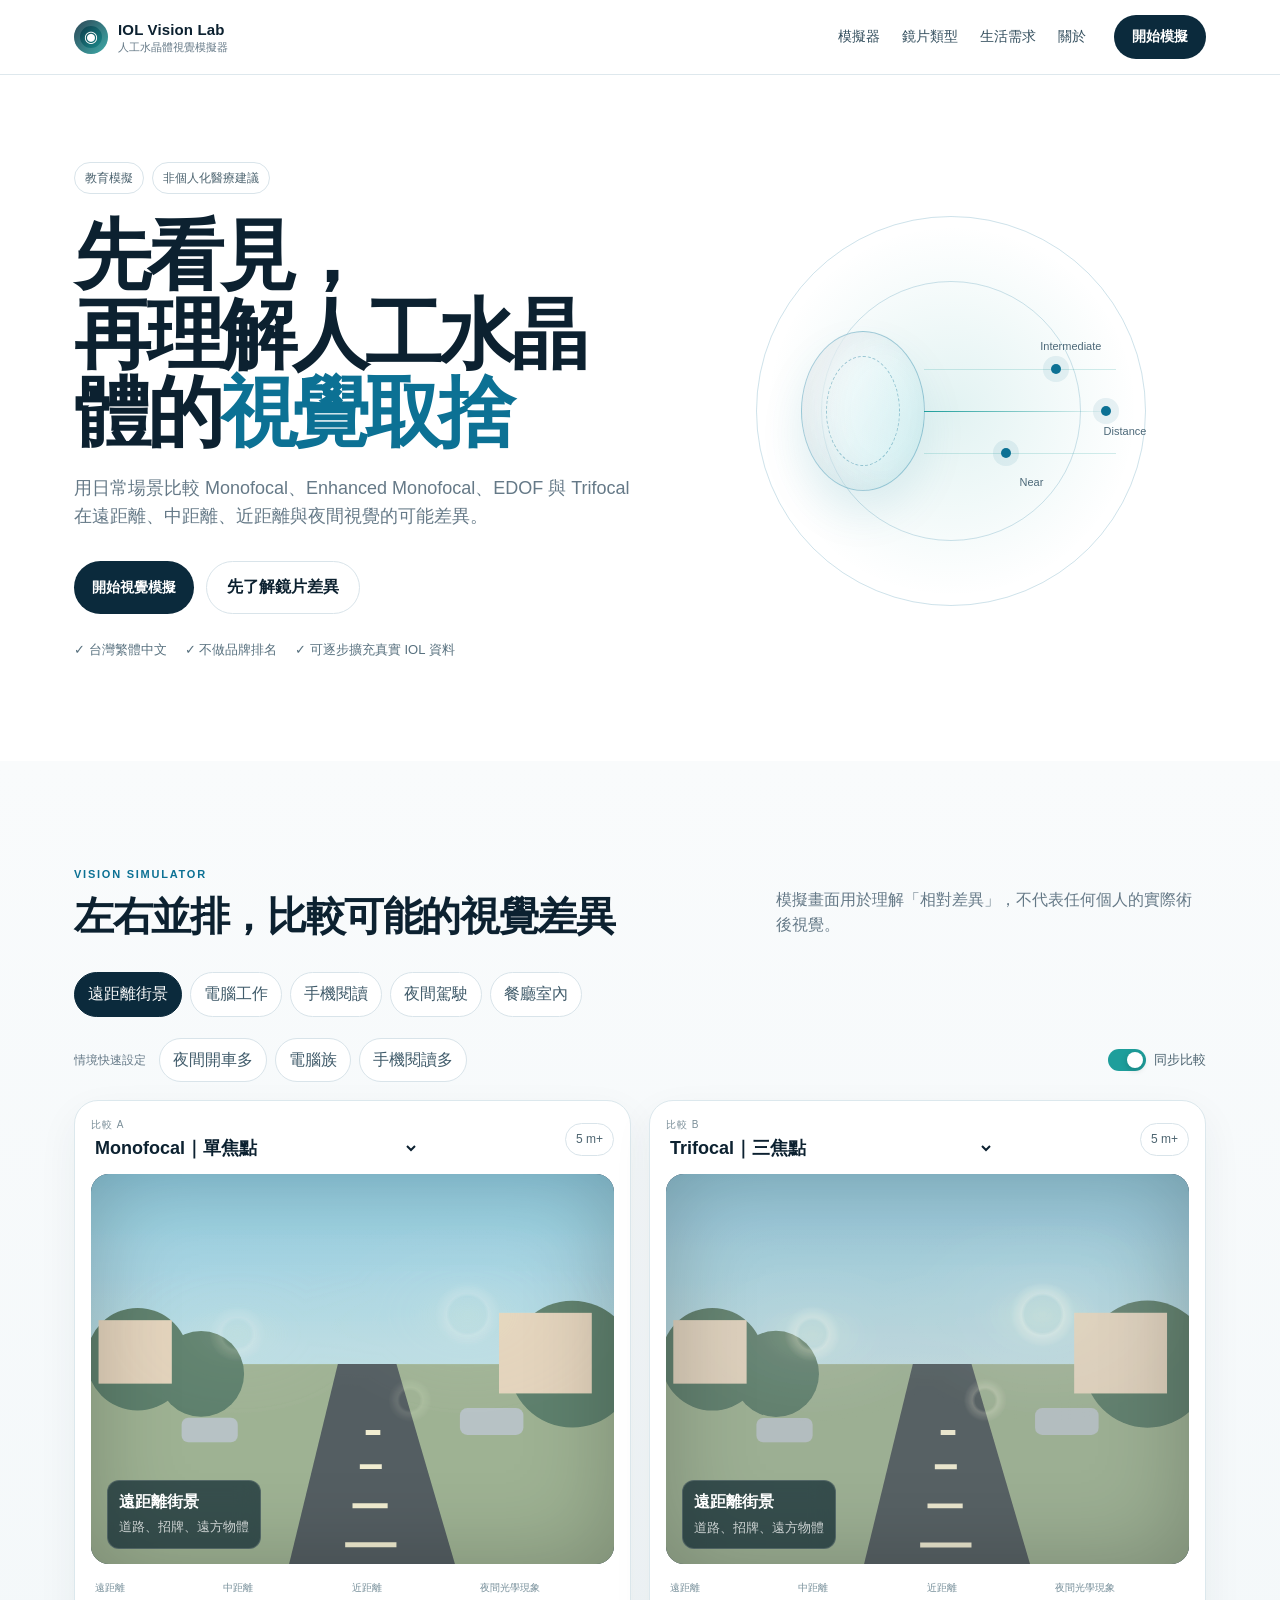
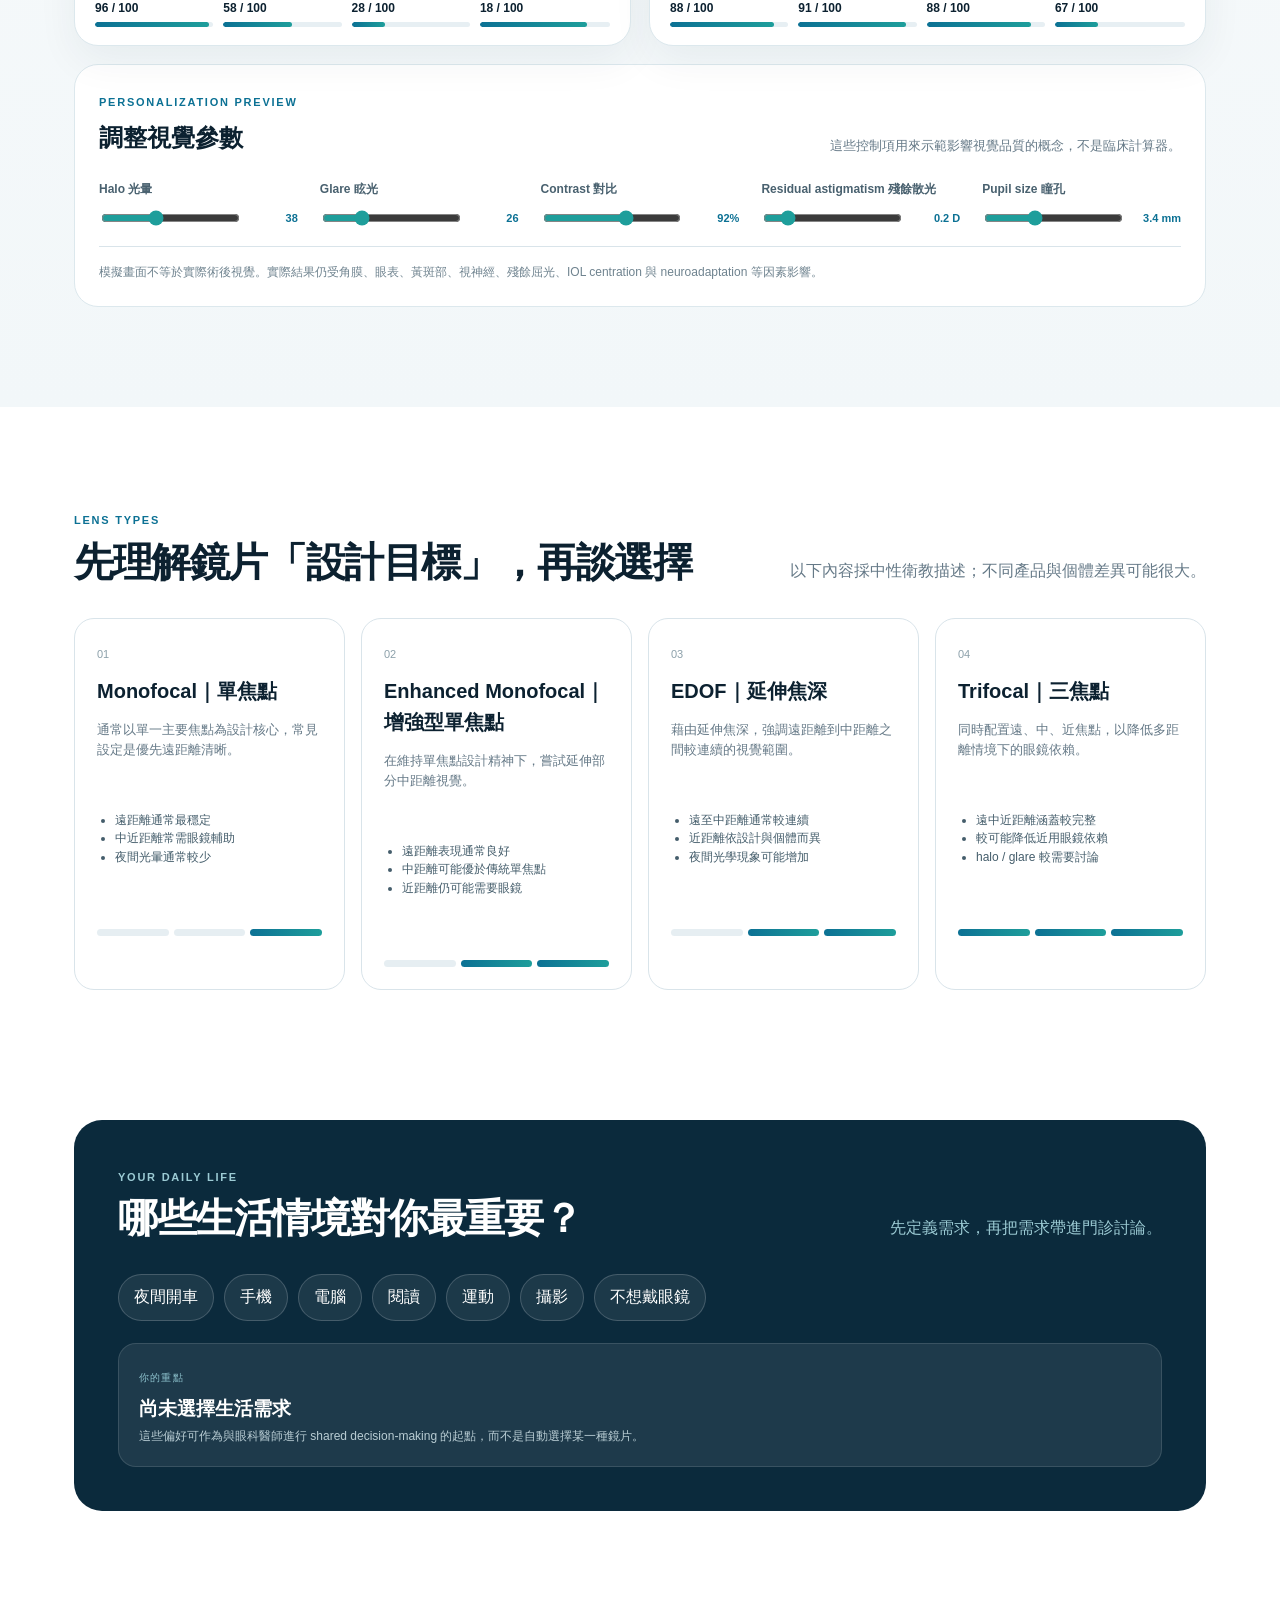
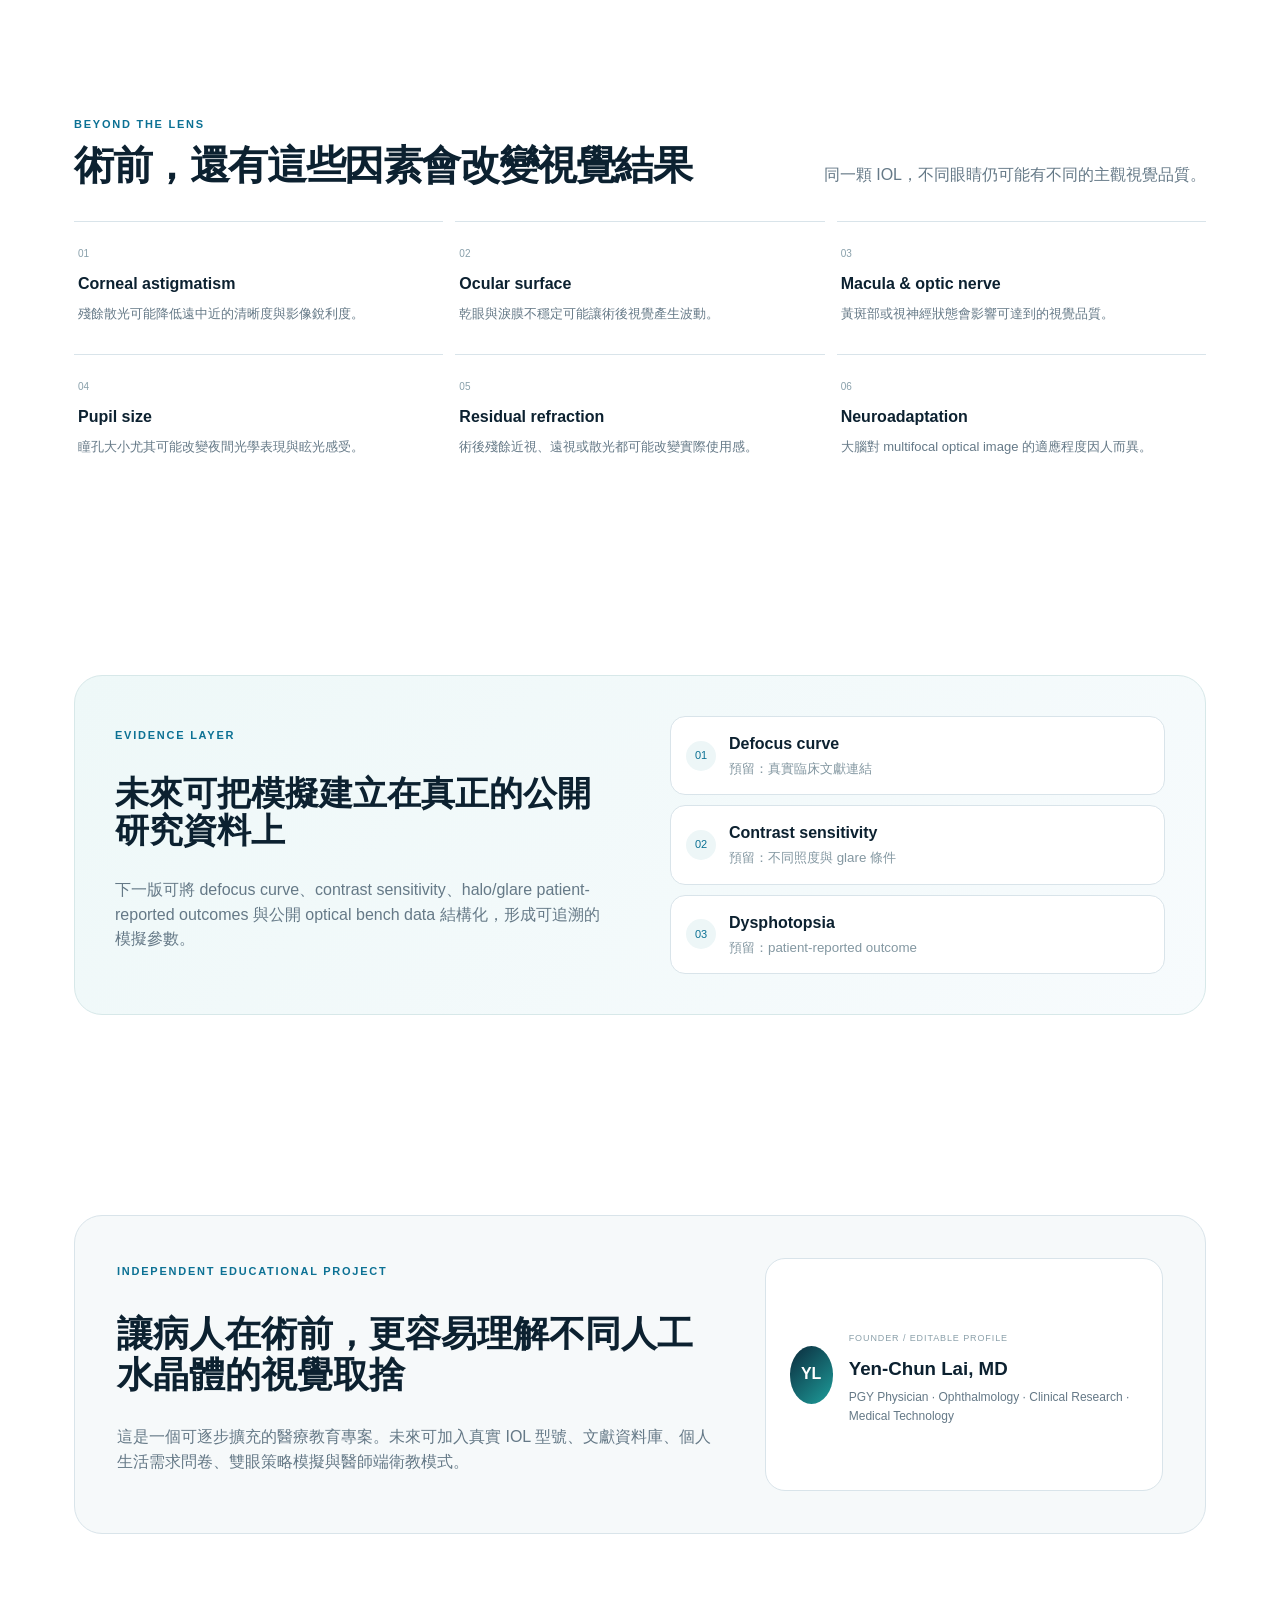
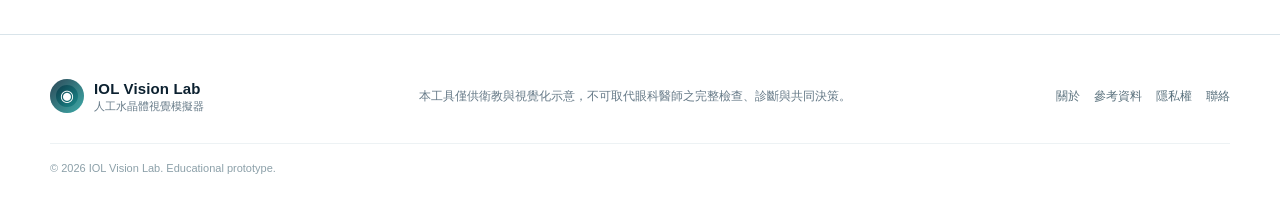
==== index.html @ 761b497a "Add files via upload Initial IOL Vision Lab website" ====
<!DOCTYPE html>
<html lang="zh-Hant">
<head>
  <meta charset="UTF-8" />
  <meta name="viewport" content="width=device-width, initial-scale=1.0" />
  <title>IOL Vision Lab｜人工水晶體視覺模擬器</title>
  <meta name="description" content="人工水晶體、白內障、IOL、EDOF、三焦點視覺模擬。比較不同人工水晶體類型在遠距離、中距離、近距離與夜間情境下的可能視覺差異。" />
  <meta name="keywords" content="人工水晶體, 白內障, IOL, EDOF, 三焦點, 單焦點, 視覺模擬, 白內障手術" />
  <link rel="stylesheet" href="styles.css" />
</head>
<body>
  <header class="nav-shell">
    <nav class="nav">
      <a href="#top" class="brand">
        <span class="brand-mark">◉</span>
        <span><b>IOL Vision Lab</b><small>人工水晶體視覺模擬器</small></span>
      </a>
      <div class="nav-links">
        <a href="#simulator">模擬器</a>
        <a href="#types">鏡片類型</a>
        <a href="#lifestyle">生活需求</a>
        <a href="#about">關於</a>
      </div>
      <a class="nav-cta" href="#simulator">開始模擬</a>
    </nav>
  </header>

  <main id="top">
    <section class="hero section">
      <div class="hero-copy">
        <div class="eyebrow"><span>教育模擬</span><span>非個人化醫療建議</span></div>
        <h1>先看見，<br/>再理解人工水晶體的<span>視覺取捨</span></h1>
        <p>
          用日常場景比較 Monofocal、Enhanced Monofocal、EDOF 與 Trifocal
          在遠距離、中距離、近距離與夜間視覺的可能差異。
        </p>
        <div class="hero-actions">
          <a class="button primary" href="#simulator">開始視覺模擬</a>
          <a class="button ghost" href="#types">先了解鏡片差異</a>
        </div>
        <div class="hero-meta">
          <span>✓ 台灣繁體中文</span>
          <span>✓ 不做品牌排名</span>
          <span>✓ 可逐步擴充真實 IOL 資料</span>
        </div>
      </div>
      <div class="hero-visual">
        <div class="orbital-ring ring-1"></div>
        <div class="orbital-ring ring-2"></div>
        <div class="lens-demo">
          <div class="lens-disc">
            <div class="lens-core"></div>
          </div>
          <div class="focus-line"></div>
          <div class="focus-point p1"></div>
          <div class="focus-point p2"></div>
          <div class="focus-point p3"></div>
          <div class="hero-label l1">Distance</div>
          <div class="hero-label l2">Intermediate</div>
          <div class="hero-label l3">Near</div>
        </div>
      </div>
    </section>

    <section id="simulator" class="section simulator-section">
      <div class="section-head">
        <div>
          <span class="kicker">VISION SIMULATOR</span>
          <h2>左右並排，比較可能的視覺差異</h2>
        </div>
        <p>模擬畫面用於理解「相對差異」，不代表任何個人的實際術後視覺。</p>
      </div>

      <div class="scene-tabs" id="sceneTabs"></div>

      <div class="sim-toolbar">
        <div class="preset-group">
          <span class="toolbar-label">情境快速設定</span>
          <button data-preset="night">夜間開車多</button>
          <button data-preset="computer">電腦族</button>
          <button data-preset="reading">手機閱讀多</button>
        </div>
        <label class="sync-toggle">
          <input type="checkbox" id="syncToggle" checked />
          <span class="toggle-ui"></span>
          同步比較
        </label>
      </div>

      <div class="comparison-grid">
        <article class="vision-card" data-side="left">
          <div class="vision-card-head">
            <div>
              <span class="comparison-label">比較 A</span>
              <select id="lensLeft" aria-label="比較 A 人工水晶體類型"></select>
            </div>
            <span class="distance-badge" id="distanceLeft">5 m+</span>
          </div>
          <div class="scene-frame" id="sceneLeft">
            <div class="scene-layer scene-art"></div>
            <div class="halo-layer"></div>
            <div class="glare-layer"></div>
            <div class="astigmatism-layer"></div>
            <div class="frame-vignette"></div>
            <div class="scene-caption"><span id="sceneNameLeft"></span><small id="sceneHintLeft"></small></div>
          </div>
          <div class="vision-profile" id="profileLeft"></div>
        </article>

        <article class="vision-card" data-side="right">
          <div class="vision-card-head">
            <div>
              <span class="comparison-label">比較 B</span>
              <select id="lensRight" aria-label="比較 B 人工水晶體類型"></select>
            </div>
            <span class="distance-badge" id="distanceRight">5 m+</span>
          </div>
          <div class="scene-frame" id="sceneRight">
            <div class="scene-layer scene-art"></div>
            <div class="halo-layer"></div>
            <div class="glare-layer"></div>
            <div class="astigmatism-layer"></div>
            <div class="frame-vignette"></div>
            <div class="scene-caption"><span id="sceneNameRight"></span><small id="sceneHintRight"></small></div>
          </div>
          <div class="vision-profile" id="profileRight"></div>
        </article>
      </div>

      <div class="controls-card">
        <div class="controls-head">
          <div>
            <span class="kicker">PERSONALIZATION PREVIEW</span>
            <h3>調整視覺參數</h3>
          </div>
          <p>這些控制項用來示範影響視覺品質的概念，不是臨床計算器。</p>
        </div>
        <div class="controls-grid">
          <label>Halo 光暈
            <div class="range-line"><input id="haloControl" type="range" min="0" max="100" value="38"><output id="haloOut">38</output></div>
          </label>
          <label>Glare 眩光
            <div class="range-line"><input id="glareControl" type="range" min="0" max="100" value="26"><output id="glareOut">26</output></div>
          </label>
          <label>Contrast 對比
            <div class="range-line"><input id="contrastControl" type="range" min="55" max="115" value="92"><output id="contrastOut">92%</output></div>
          </label>
          <label>Residual astigmatism 殘餘散光
            <div class="range-line"><input id="astigControl" type="range" min="0" max="15" value="2"><output id="astigOut">0.2 D</output></div>
          </label>
          <label>Pupil size 瞳孔
            <div class="range-line"><input id="pupilControl" type="range" min="20" max="60" value="34"><output id="pupilOut">3.4 mm</output></div>
          </label>
        </div>
        <div class="micro-disclaimer">模擬畫面不等於實際術後視覺。實際結果仍受角膜、眼表、黃斑部、視神經、殘餘屈光、IOL centration 與 neuroadaptation 等因素影響。</div>
      </div>
    </section>

    <section id="types" class="section types-section">
      <div class="section-head">
        <div>
          <span class="kicker">LENS TYPES</span>
          <h2>先理解鏡片「設計目標」，再談選擇</h2>
        </div>
        <p>以下內容採中性衛教描述；不同產品與個體差異可能很大。</p>
      </div>
      <div class="type-grid" id="typeGrid"></div>
    </section>

    <section id="lifestyle" class="section lifestyle-section">
      <div class="lifestyle-card">
        <div class="section-head compact">
          <div>
            <span class="kicker">YOUR DAILY LIFE</span>
            <h2>哪些生活情境對你最重要？</h2>
          </div>
          <p>先定義需求，再把需求帶進門診討論。</p>
        </div>
        <div class="chip-grid" id="lifestyleChips"></div>
        <div class="summary-card">
          <span>你的重點</span>
          <h3 id="lifestyleSummary">尚未選擇生活需求</h3>
          <p>這些偏好可作為與眼科醫師進行 shared decision-making 的起點，而不是自動選擇某一種鏡片。</p>
        </div>
      </div>
    </section>

    <section class="section factors-section">
      <div class="section-head">
        <div>
          <span class="kicker">BEYOND THE LENS</span>
          <h2>術前，還有這些因素會改變視覺結果</h2>
        </div>
        <p>同一顆 IOL，不同眼睛仍可能有不同的主觀視覺品質。</p>
      </div>
      <div class="factor-grid">
        <article><span>01</span><h3>Corneal astigmatism</h3><p>殘餘散光可能降低遠中近的清晰度與影像銳利度。</p></article>
        <article><span>02</span><h3>Ocular surface</h3><p>乾眼與淚膜不穩定可能讓術後視覺產生波動。</p></article>
        <article><span>03</span><h3>Macula & optic nerve</h3><p>黃斑部或視神經狀態會影響可達到的視覺品質。</p></article>
        <article><span>04</span><h3>Pupil size</h3><p>瞳孔大小尤其可能改變夜間光學表現與眩光感受。</p></article>
        <article><span>05</span><h3>Residual refraction</h3><p>術後殘餘近視、遠視或散光都可能改變實際使用感。</p></article>
        <article><span>06</span><h3>Neuroadaptation</h3><p>大腦對 multifocal optical image 的適應程度因人而異。</p></article>
      </div>
    </section>

    <section class="section evidence-section">
      <div class="evidence-panel">
        <div>
          <span class="kicker">EVIDENCE LAYER</span>
          <h2>未來可把模擬建立在真正的公開研究資料上</h2>
          <p>下一版可將 defocus curve、contrast sensitivity、halo/glare patient-reported outcomes 與公開 optical bench data 結構化，形成可追溯的模擬參數。</p>
        </div>
        <div class="citation-stack">
          <div class="citation"><span>01</span><div><b>Defocus curve</b><small>預留：真實臨床文獻連結</small></div></div>
          <div class="citation"><span>02</span><div><b>Contrast sensitivity</b><small>預留：不同照度與 glare 條件</small></div></div>
          <div class="citation"><span>03</span><div><b>Dysphotopsia</b><small>預留：patient-reported outcome</small></div></div>
        </div>
      </div>
    </section>

    <section id="about" class="section about-section">
      <div class="about-card">
        <div class="about-copy">
          <span class="kicker">INDEPENDENT EDUCATIONAL PROJECT</span>
          <h2>讓病人在術前，更容易理解不同人工水晶體的視覺取捨</h2>
          <p>這是一個可逐步擴充的醫療教育專案。未來可加入真實 IOL 型號、文獻資料庫、個人生活需求問卷、雙眼策略模擬與醫師端衛教模式。</p>
        </div>
        <div class="founder-card">
          <div class="avatar">YL</div>
          <div>
            <small>FOUNDER / EDITABLE PROFILE</small>
            <h3>Yen-Chun Lai, MD</h3>
            <p>PGY Physician · Ophthalmology · Clinical Research · Medical Technology</p>
          </div>
        </div>
      </div>
    </section>
  </main>

  <footer>
    <div class="footer-grid">
      <div class="brand footer-brand"><span class="brand-mark">◉</span><span><b>IOL Vision Lab</b><small>人工水晶體視覺模擬器</small></span></div>
      <p>本工具僅供衛教與視覺化示意，不可取代眼科醫師之完整檢查、診斷與共同決策。</p>
      <div class="footer-links"><a href="#about">關於</a><a href="#">參考資料</a><a href="#">隱私權</a><a href="#">聯絡</a></div>
    </div>
    <div class="copyright">© 2026 IOL Vision Lab. Educational prototype.</div>
  </footer>

  <script src="app.js"></script>
</body>
</html>
---- styles.css ----
:root{
  --ink:#0c2130; --muted:#657987; --line:#d9e4ea; --soft:#f4f8fa;
  --blue:#0c7194; --teal:#1e9e9b; --navy:#0b2a3c; --card:#ffffff;
  --shadow:0 18px 55px rgba(16,49,67,.10);
}
*{box-sizing:border-box}
html{scroll-behavior:smooth}
body{margin:0;font-family:Inter,-apple-system,BlinkMacSystemFont,"Segoe UI","Noto Sans TC",sans-serif;color:var(--ink);background:#fff;line-height:1.55}
a{text-decoration:none;color:inherit}
button,select,input{font:inherit}
button{cursor:pointer}
.nav-shell{position:sticky;top:0;z-index:50;background:rgba(255,255,255,.85);backdrop-filter:blur(18px);border-bottom:1px solid rgba(217,228,234,.85)}
.nav{max-width:1180px;margin:auto;height:74px;padding:0 24px;display:flex;align-items:center;gap:28px}
.brand{display:flex;align-items:center;gap:10px;min-width:max-content}
.brand-mark{width:34px;height:34px;border-radius:50%;display:grid;place-items:center;background:linear-gradient(135deg,var(--navy),var(--teal));color:white;box-shadow:inset 0 0 0 6px rgba(255,255,255,.14)}
.brand b{display:block;font-size:15px;letter-spacing:.01em}.brand small{display:block;color:var(--muted);font-size:11px;margin-top:-2px}
.nav-links{display:flex;gap:22px;margin-left:auto;font-size:14px;color:#35505f}
.nav-links a:hover{color:var(--blue)}
.nav-cta,.button.primary{background:var(--navy);color:white;border-radius:999px;padding:11px 18px;font-weight:700;font-size:14px}
.section{max-width:1180px;margin:auto;padding:100px 24px}
.hero{min-height:660px;display:grid;grid-template-columns:1.05fr .95fr;gap:60px;align-items:center;padding-top:86px}
.eyebrow{display:flex;gap:8px;flex-wrap:wrap}.eyebrow span,.distance-badge{font-size:12px;padding:6px 10px;border:1px solid var(--line);border-radius:999px;background:#fff;color:#4d6470}
.hero h1{font-size:clamp(44px,6vw,78px);line-height:1.02;letter-spacing:-.055em;margin:22px 0 24px}.hero h1 span{color:var(--blue)}
.hero p{font-size:18px;color:var(--muted);max-width:650px}.hero-actions{display:flex;gap:12px;margin-top:30px}.button{display:inline-flex;align-items:center;justify-content:center;padding:13px 20px;border-radius:999px;font-weight:700}.button.ghost{border:1px solid var(--line);background:white}
.hero-meta{display:flex;flex-wrap:wrap;gap:18px;color:#58717f;font-size:13px;margin-top:26px}
.hero-visual{height:500px;position:relative;display:grid;place-items:center;background:radial-gradient(circle at 50% 50%,rgba(30,158,155,.13),transparent 52%)}
.orbital-ring{position:absolute;border:1px solid rgba(12,113,148,.20);border-radius:50%}.ring-1{width:390px;height:390px}.ring-2{width:260px;height:260px}
.lens-demo{position:relative;width:390px;height:270px}
.lens-disc{position:absolute;left:45px;top:55px;width:124px;height:160px;border-radius:50%;border:1px solid rgba(12,113,148,.35);background:linear-gradient(120deg,rgba(255,255,255,.85),rgba(91,200,214,.20));box-shadow:inset 18px 0 36px rgba(11,42,60,.08),0 22px 44px rgba(12,113,148,.10)}
.lens-core{position:absolute;inset:24px;border:1px dashed rgba(12,113,148,.38);border-radius:50%}
.focus-line{position:absolute;height:1px;background:linear-gradient(90deg,var(--teal),rgba(30,158,155,0));left:168px;right:30px;top:135px;box-shadow:0 -42px 0 rgba(30,158,155,.2),0 42px 0 rgba(30,158,155,.2)}
.focus-point{position:absolute;width:10px;height:10px;border-radius:50%;background:var(--blue);box-shadow:0 0 0 8px rgba(12,113,148,.09)}.p1{right:35px;top:130px}.p2{right:85px;top:88px}.p3{right:135px;top:172px}
.hero-label{position:absolute;font-size:11px;color:#4c6878}.l1{right:0;top:147px}.l2{right:45px;top:62px}.l3{right:103px;top:198px}
.section-head{display:flex;justify-content:space-between;gap:30px;align-items:end;margin-bottom:34px}.section-head h2{font-size:40px;letter-spacing:-.035em;line-height:1.1;margin:8px 0 0}.section-head>p{max-width:430px;color:var(--muted);margin:0}
.kicker{font-size:11px;letter-spacing:.16em;color:var(--blue);font-weight:800}
.simulator-section{background:linear-gradient(180deg,#f9fbfc 0,#f2f7f9 100%);max-width:none;padding-left:max(24px,calc((100vw - 1180px)/2 + 24px));padding-right:max(24px,calc((100vw - 1180px)/2 + 24px))}
.scene-tabs{display:flex;gap:8px;overflow:auto;padding-bottom:3px}.scene-tabs button,.preset-group button{white-space:nowrap;border:1px solid var(--line);background:#fff;color:#415c6b;padding:9px 13px;border-radius:999px}.scene-tabs button.active,.preset-group button:hover{background:var(--navy);color:white;border-color:var(--navy)}
.sim-toolbar{display:flex;justify-content:space-between;align-items:center;gap:18px;margin:18px 0}.preset-group{display:flex;align-items:center;gap:8px;flex-wrap:wrap}.toolbar-label{font-size:12px;color:var(--muted);margin-right:5px}
.sync-toggle{display:flex;align-items:center;gap:8px;font-size:13px;color:#4c6370}.sync-toggle input{display:none}.toggle-ui{width:38px;height:22px;border-radius:999px;background:#cbd8de;position:relative;transition:.2s}.toggle-ui:after{content:"";width:16px;height:16px;border-radius:50%;background:white;position:absolute;top:3px;left:3px;transition:.2s;box-shadow:0 2px 6px rgba(0,0,0,.18)}.sync-toggle input:checked+.toggle-ui{background:var(--teal)}.sync-toggle input:checked+.toggle-ui:after{left:19px}
.comparison-grid{display:grid;grid-template-columns:1fr 1fr;gap:18px}.vision-card{background:white;border:1px solid #dce8ed;border-radius:24px;padding:16px;box-shadow:0 15px 40px rgba(14,56,74,.06)}
.vision-card-head{display:flex;align-items:center;justify-content:space-between;margin-bottom:12px}.comparison-label{display:block;color:#7a8e98;font-size:10px;letter-spacing:.1em;margin-bottom:4px}.vision-card select{border:none;background:transparent;font-size:18px;font-weight:750;color:var(--ink);padding:0;outline:none}
.scene-frame{height:390px;border-radius:18px;position:relative;overflow:hidden;background:#152c3c}.scene-layer,.halo-layer,.glare-layer,.astigmatism-layer,.frame-vignette{position:absolute;inset:0;pointer-events:none}.scene-art{transition:filter .35s ease,transform .35s ease;background-size:cover;background-position:center}
.frame-vignette{box-shadow:inset 0 0 90px rgba(0,0,0,.23)}
.halo-layer{mix-blend-mode:screen;opacity:.2;transition:.3s;background:
 radial-gradient(circle at 72% 36%, transparent 0 4%, rgba(255,245,205,.75) 4.7%, transparent 7.2%),
 radial-gradient(circle at 28% 41%, transparent 0 3%, rgba(255,245,205,.65) 3.8%, transparent 6.3%),
 radial-gradient(circle at 61% 58%, transparent 0 2.5%, rgba(255,245,205,.55) 3.3%, transparent 5.5%)}
.glare-layer{opacity:.15;transition:.3s;background:
 radial-gradient(ellipse at 72% 36%,rgba(255,255,220,.88),rgba(255,255,255,.28) 11%,transparent 31%),
 radial-gradient(ellipse at 28% 41%,rgba(255,255,220,.72),rgba(255,255,255,.2) 10%,transparent 28%)}
.astigmatism-layer{opacity:0;backdrop-filter:blur(0px)}
.scene-caption{position:absolute;left:16px;bottom:14px;background:rgba(7,31,44,.68);color:white;border:1px solid rgba(255,255,255,.15);backdrop-filter:blur(12px);padding:9px 11px;border-radius:12px}.scene-caption span{display:block;font-weight:750}.scene-caption small{opacity:.75}
.vision-profile{display:grid;grid-template-columns:1fr 1fr 1fr 1.1fr;gap:10px;padding:16px 4px 2px}.metric small{display:block;color:#78909b;font-size:10px}.metric b{display:block;font-size:12px;margin:4px 0}.bar{height:5px;border-radius:999px;background:#e7eff3;overflow:hidden}.bar i{display:block;height:100%;background:linear-gradient(90deg,var(--blue),var(--teal));border-radius:999px}
.controls-card{margin-top:18px;background:#fff;border:1px solid #dce8ed;border-radius:24px;padding:24px}.controls-head{display:flex;justify-content:space-between;gap:30px;align-items:end}.controls-head h3{font-size:24px;margin:5px 0 0}.controls-head p{max-width:440px;margin:0;color:var(--muted);font-size:13px}.controls-grid{display:grid;grid-template-columns:repeat(5,1fr);gap:22px;margin-top:24px}.controls-grid label{font-size:12px;font-weight:700;color:#49616f}.range-line{display:flex;align-items:center;gap:8px;margin-top:10px}.range-line input{width:100%;accent-color:var(--teal)}.range-line output{min-width:48px;text-align:right;color:var(--blue);font-size:11px}.micro-disclaimer{margin-top:18px;border-top:1px solid var(--line);padding-top:16px;color:#6f838f;font-size:12px}
.type-grid{display:grid;grid-template-columns:repeat(4,1fr);gap:16px}.type-card{border:1px solid var(--line);border-radius:20px;padding:22px;background:white;transition:.2s}.type-card:hover{transform:translateY(-4px);box-shadow:var(--shadow)}.type-card .num{font-size:11px;color:#8ca0aa}.type-card h3{font-size:20px;margin:10px 0}.type-card p{font-size:13px;color:var(--muted);min-height:78px}.type-card ul{padding-left:18px;color:#445d6b;font-size:12px;min-height:100px}.range-vis{display:grid;grid-template-columns:repeat(3,1fr);gap:5px;margin-top:18px}.range-vis span{height:7px;border-radius:999px;background:#e6eef2}.range-vis span.on{background:linear-gradient(90deg,var(--blue),var(--teal))}
.lifestyle-section{padding-top:30px}.lifestyle-card{background:var(--navy);color:white;border-radius:28px;padding:44px}.lifestyle-card .section-head p,.lifestyle-card .kicker{color:#9ccbd4}.section-head.compact h2{color:white}.chip-grid{display:flex;flex-wrap:wrap;gap:10px;margin:22px 0}.chip-grid button{border:1px solid rgba(255,255,255,.18);background:rgba(255,255,255,.07);color:white;border-radius:999px;padding:10px 15px}.chip-grid button.active{background:white;color:var(--navy)}.summary-card{background:rgba(255,255,255,.08);border:1px solid rgba(255,255,255,.12);border-radius:18px;padding:20px}.summary-card span{font-size:10px;letter-spacing:.12em;color:#8fc4cf}.summary-card h3{margin:5px 0 4px}.summary-card p{margin:0;color:#b9cdd4;font-size:12px}
.factor-grid{display:grid;grid-template-columns:repeat(3,1fr);gap:12px}.factor-grid article{border-top:1px solid var(--line);padding:18px 4px}.factor-grid span{font-size:10px;color:#89a0ab}.factor-grid h3{margin:7px 0;font-size:16px}.factor-grid p{margin:0;color:var(--muted);font-size:13px}
.evidence-panel{border-radius:28px;background:linear-gradient(135deg,#eef8f8,#f7fbfd);border:1px solid #d7e8e9;padding:40px;display:grid;grid-template-columns:1fr 1fr;gap:60px;align-items:center}.evidence-panel h2{font-size:34px;line-height:1.1}.evidence-panel p{color:var(--muted)}.citation-stack{display:grid;gap:10px}.citation{background:white;border:1px solid var(--line);border-radius:15px;padding:15px;display:flex;gap:13px;align-items:center}.citation>span{width:30px;height:30px;border-radius:50%;display:grid;place-items:center;background:#edf6f7;color:var(--blue);font-size:11px}.citation b,.citation small{display:block}.citation small{color:#8397a1;margin-top:2px}
.about-card{background:#f6f9fa;border:1px solid var(--line);border-radius:28px;padding:42px;display:grid;grid-template-columns:1.2fr .8fr;gap:50px}.about-copy h2{font-size:36px;line-height:1.15}.about-copy p{color:var(--muted)}.founder-card{background:white;border:1px solid var(--line);border-radius:20px;padding:24px;display:flex;gap:16px;align-items:center}.avatar{width:58px;height:58px;border-radius:50%;display:grid;place-items:center;background:linear-gradient(135deg,var(--navy),var(--teal));color:white;font-weight:800}.founder-card small{font-size:9px;color:#8ba0aa;letter-spacing:.1em}.founder-card h3{margin:5px 0}.founder-card p{margin:0;color:var(--muted);font-size:12px}
footer{border-top:1px solid var(--line);padding:40px 24px 22px}.footer-grid{max-width:1180px;margin:auto;display:grid;grid-template-columns:1fr 1.3fr 1fr;gap:30px;align-items:center}.footer-grid>p{font-size:12px;color:var(--muted)}.footer-links{display:flex;justify-content:flex-end;gap:14px;font-size:12px;color:#5b727e}.copyright{max-width:1180px;margin:25px auto 0;border-top:1px solid #edf2f4;padding-top:16px;color:#8ca0a9;font-size:11px}
.scene-street{background-image:url("data:image/svg+xml,%3Csvg xmlns='http://www.w3.org/2000/svg' viewBox='0 0 1200 800'%3E%3Cdefs%3E%3ClinearGradient id='s' x1='0' y1='0' x2='0' y2='1'%3E%3Cstop stop-color='%238ed0e8'/%3E%3Cstop offset='1' stop-color='%23f1f5e7'/%3E%3C/linearGradient%3E%3C/defs%3E%3Crect width='1200' height='800' fill='url(%23s)'/%3E%3Crect y='390' width='1200' height='410' fill='%239fb693'/%3E%3Cpath d='M470 800 570 390h120l120 410' fill='%23515d61'/%3E%3Cpath d='M585 760h105M600 680h72M615 600h45M627 530h30' stroke='%23f7f2d2' stroke-width='10'/%3E%3Cg fill='%235a816b'%3E%3Ccircle cx='160' cy='380' r='105'/%3E%3Ccircle cx='1050' cy='390' r='130'/%3E%3Ccircle cx='290' cy='410' r='88'/%3E%3C/g%3E%3Cg fill='%23e8d8bd'%3E%3Crect x='80' y='300' width='150' height='130'/%3E%3Crect x='900' y='285' width='190' height='165'/%3E%3C/g%3E%3Cg fill='%23b9c5c9'%3E%3Crect x='820' y='480' width='130' height='55' rx='15'/%3E%3Crect x='250' y='500' width='115' height='50' rx='14'/%3E%3C/g%3E%3C/svg%3E")}
.scene-computer{background-image:url("data:image/svg+xml,%3Csvg xmlns='http://www.w3.org/2000/svg' viewBox='0 0 1200 800'%3E%3Crect width='1200' height='800' fill='%23d7e4e8'/%3E%3Crect y='560' width='1200' height='240' fill='%23b69472'/%3E%3Crect x='250' y='130' width='700' height='420' rx='24' fill='%23223b4b'/%3E%3Crect x='285' y='165' width='630' height='350' rx='10' fill='%23eef5f4'/%3E%3Crect x='330' y='220' width='240' height='24' rx='12' fill='%2361a9b2'/%3E%3Crect x='330' y='270' width='460' height='15' rx='7' fill='%23bacdd2'/%3E%3Crect x='330' y='305' width='400' height='15' rx='7' fill='%23bacdd2'/%3E%3Crect x='330' y='350' width='200' height='95' rx='12' fill='%23b6d8d8'/%3E%3Crect x='555' y='350' width='250' height='95' rx='12' fill='%23dde8e8'/%3E%3Crect x='565' y='550' width='70' height='100' fill='%235a6770'/%3E%3Cellipse cx='600' cy='658' rx='150' ry='18' fill='%237f6b59'/%3E%3C/svg%3E")}
.scene-phone{background-image:url("data:image/svg+xml,%3Csvg xmlns='http://www.w3.org/2000/svg' viewBox='0 0 1200 800'%3E%3Crect width='1200' height='800' fill='%23c3d7d2'/%3E%3Ccircle cx='240' cy='170' r='130' fill='%23d9b98e' opacity='.45'/%3E%3Ccircle cx='980' cy='640' r='180' fill='%237cae9e' opacity='.45'/%3E%3Crect x='400' y='80' width='400' height='650' rx='58' fill='%231b2d39'/%3E%3Crect x='425' y='118' width='350' height='570' rx='35' fill='%23f9fbfb'/%3E%3Crect x='470' y='190' width='205' height='26' rx='12' fill='%234b9ead'/%3E%3Crect x='470' y='250' width='260' height='14' rx='7' fill='%23c2d3d6'/%3E%3Crect x='470' y='287' width='230' height='14' rx='7' fill='%23c2d3d6'/%3E%3Crect x='470' y='355' width='260' height='170' rx='18' fill='%23d5e8e6'/%3E%3Crect x='470' y='560' width='210' height='16' rx='8' fill='%23c2d3d6'/%3E%3C/svg%3E")}
.scene-night{background-image:url("data:image/svg+xml,%3Csvg xmlns='http://www.w3.org/2000/svg' viewBox='0 0 1200 800'%3E%3Cdefs%3E%3ClinearGradient id='n' x1='0' y1='0' x2='0' y2='1'%3E%3Cstop stop-color='%23081627'/%3E%3Cstop offset='1' stop-color='%23193445'/%3E%3C/linearGradient%3E%3C/defs%3E%3Crect width='1200' height='800' fill='url(%23n)'/%3E%3Cpath d='M420 800 560 380h90l160 420' fill='%2326353d'/%3E%3Cpath d='M590 760h70M595 670h55M605 585h40M612 515h28' stroke='%23dddca8' stroke-width='9'/%3E%3Cg fill='%23ffeaa4'%3E%3Ccircle cx='290' cy='300' r='15'/%3E%3Ccircle cx='910' cy='270' r='18'/%3E%3Ccircle cx='1030' cy='410' r='12'/%3E%3Ccircle cx='170' cy='455' r='14'/%3E%3Ccircle cx='720' cy='350' r='10'/%3E%3C/g%3E%3Cg fill='%23e9f7ff'%3E%3Ccircle cx='460' cy='510' r='23'/%3E%3Ccircle cx='735' cy='510' r='23'/%3E%3C/g%3E%3C/svg%3E")}
.scene-restaurant{background-image:url("data:image/svg+xml,%3Csvg xmlns='http://www.w3.org/2000/svg' viewBox='0 0 1200 800'%3E%3Crect width='1200' height='800' fill='%2357443c'/%3E%3Cg fill='%23f5d58e'%3E%3Ccircle cx='250' cy='165' r='35'/%3E%3Ccircle cx='600' cy='120' r='42'/%3E%3Ccircle cx='960' cy='180' r='32'/%3E%3C/g%3E%3Crect y='520' width='1200' height='280' fill='%23826752'/%3E%3Cellipse cx='600' cy='560' rx='380' ry='70' fill='%23b79571'/%3E%3Cg fill='%23e8e2d2'%3E%3Ccircle cx='470' cy='535' r='80'/%3E%3Ccircle cx='720' cy='535' r='80'/%3E%3C/g%3E%3Crect x='555' y='270' width='90' height='190' rx='18' fill='%23cfd9d7' opacity='.75'/%3E%3C/svg%3E")}
@media(max-width:900px){
  .nav-links{display:none}.hero{grid-template-columns:1fr;min-height:auto}.hero-visual{height:380px}.comparison-grid,.type-grid,.factor-grid,.evidence-panel,.about-card{grid-template-columns:1fr 1fr}.controls-grid{grid-template-columns:repeat(2,1fr)}.section-head{align-items:start;flex-direction:column}.scene-frame{height:340px}.footer-grid{grid-template-columns:1fr}
}
@media(max-width:640px){
  .section{padding:72px 18px}.nav{padding:0 16px}.nav-cta{display:none}.hero{padding-top:55px}.hero h1{font-size:47px}.hero-actions{flex-direction:column;align-items:stretch}.hero-meta{display:grid;gap:7px}.hero-visual{height:300px}.lens-demo{transform:scale(.78)}
  .comparison-grid,.type-grid,.factor-grid,.evidence-panel,.about-card{grid-template-columns:1fr}.controls-grid{grid-template-columns:1fr}.controls-head{flex-direction:column;align-items:start}.scene-frame{height:310px}.vision-profile{grid-template-columns:1fr 1fr}.section-head h2{font-size:32px}.lifestyle-card,.evidence-panel,.about-card{padding:26px}.sim-toolbar{align-items:start;flex-direction:column}.footer-links{justify-content:flex-start}
}
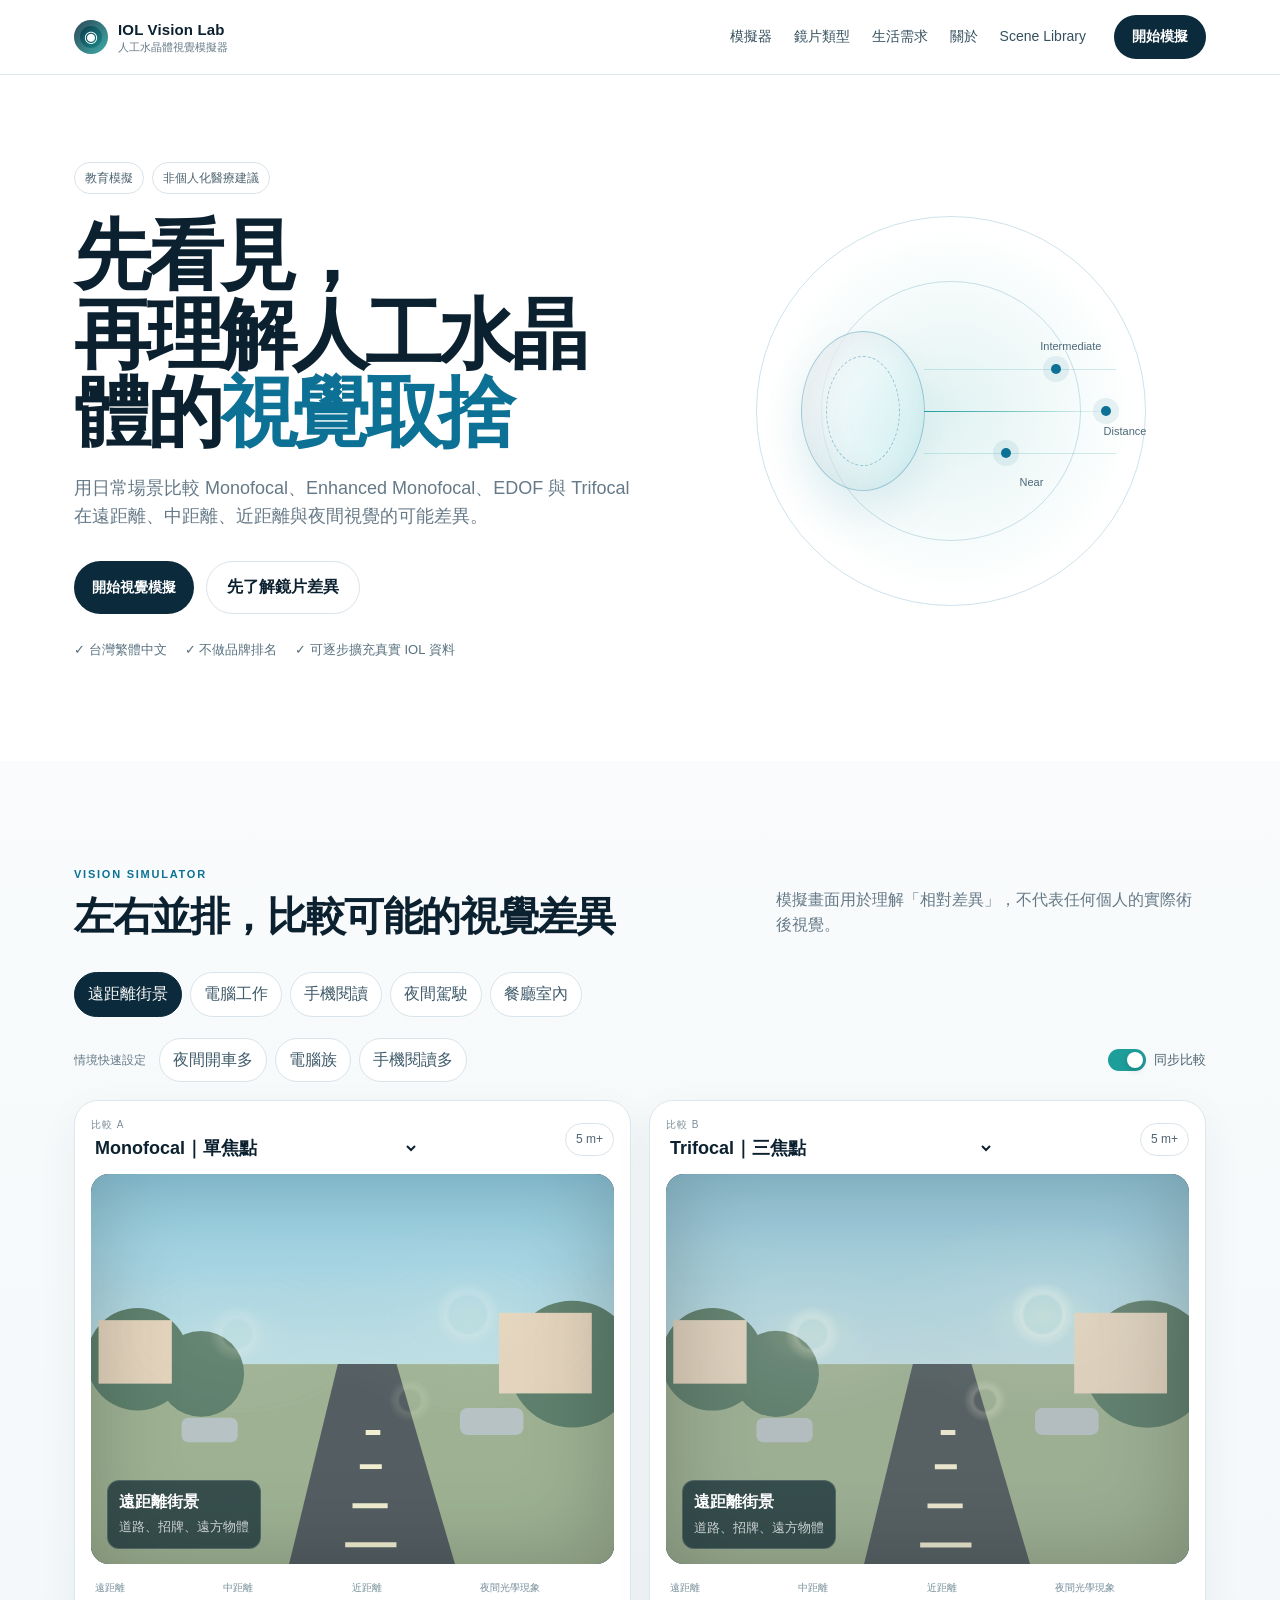
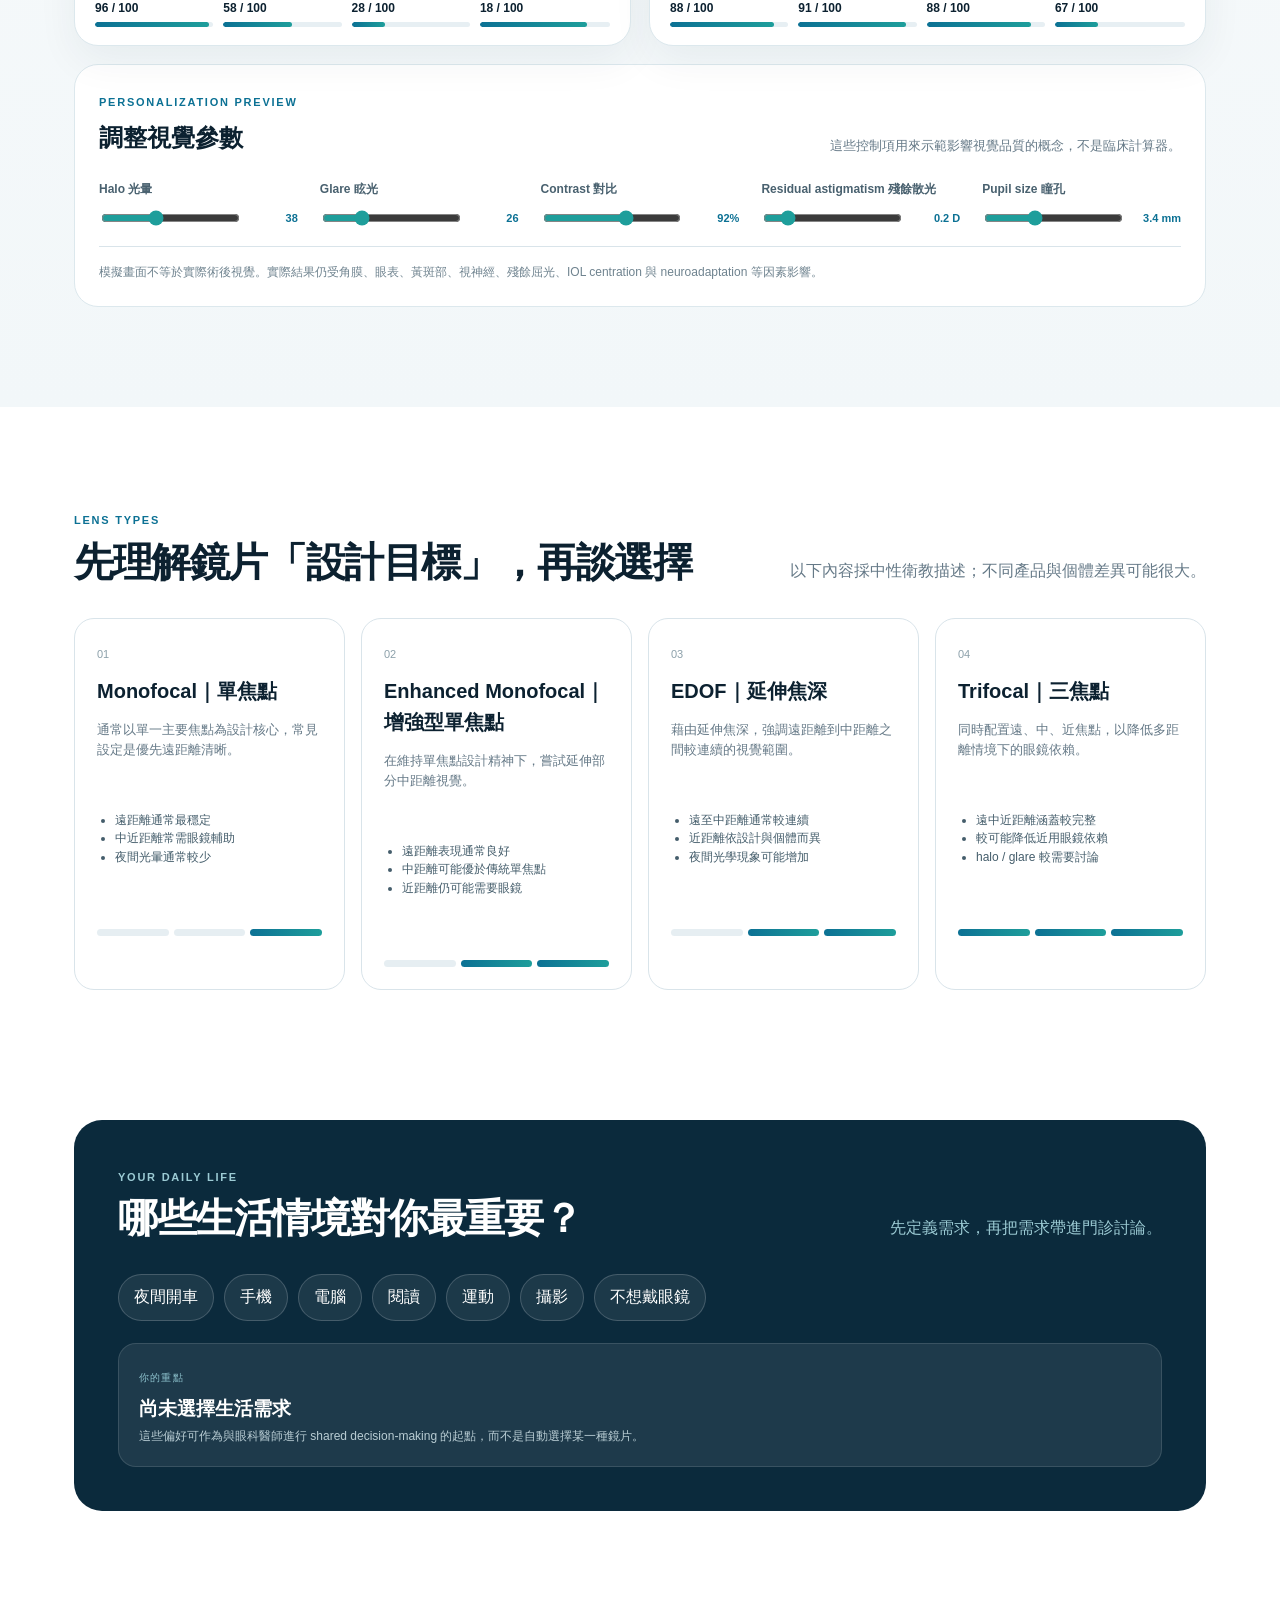
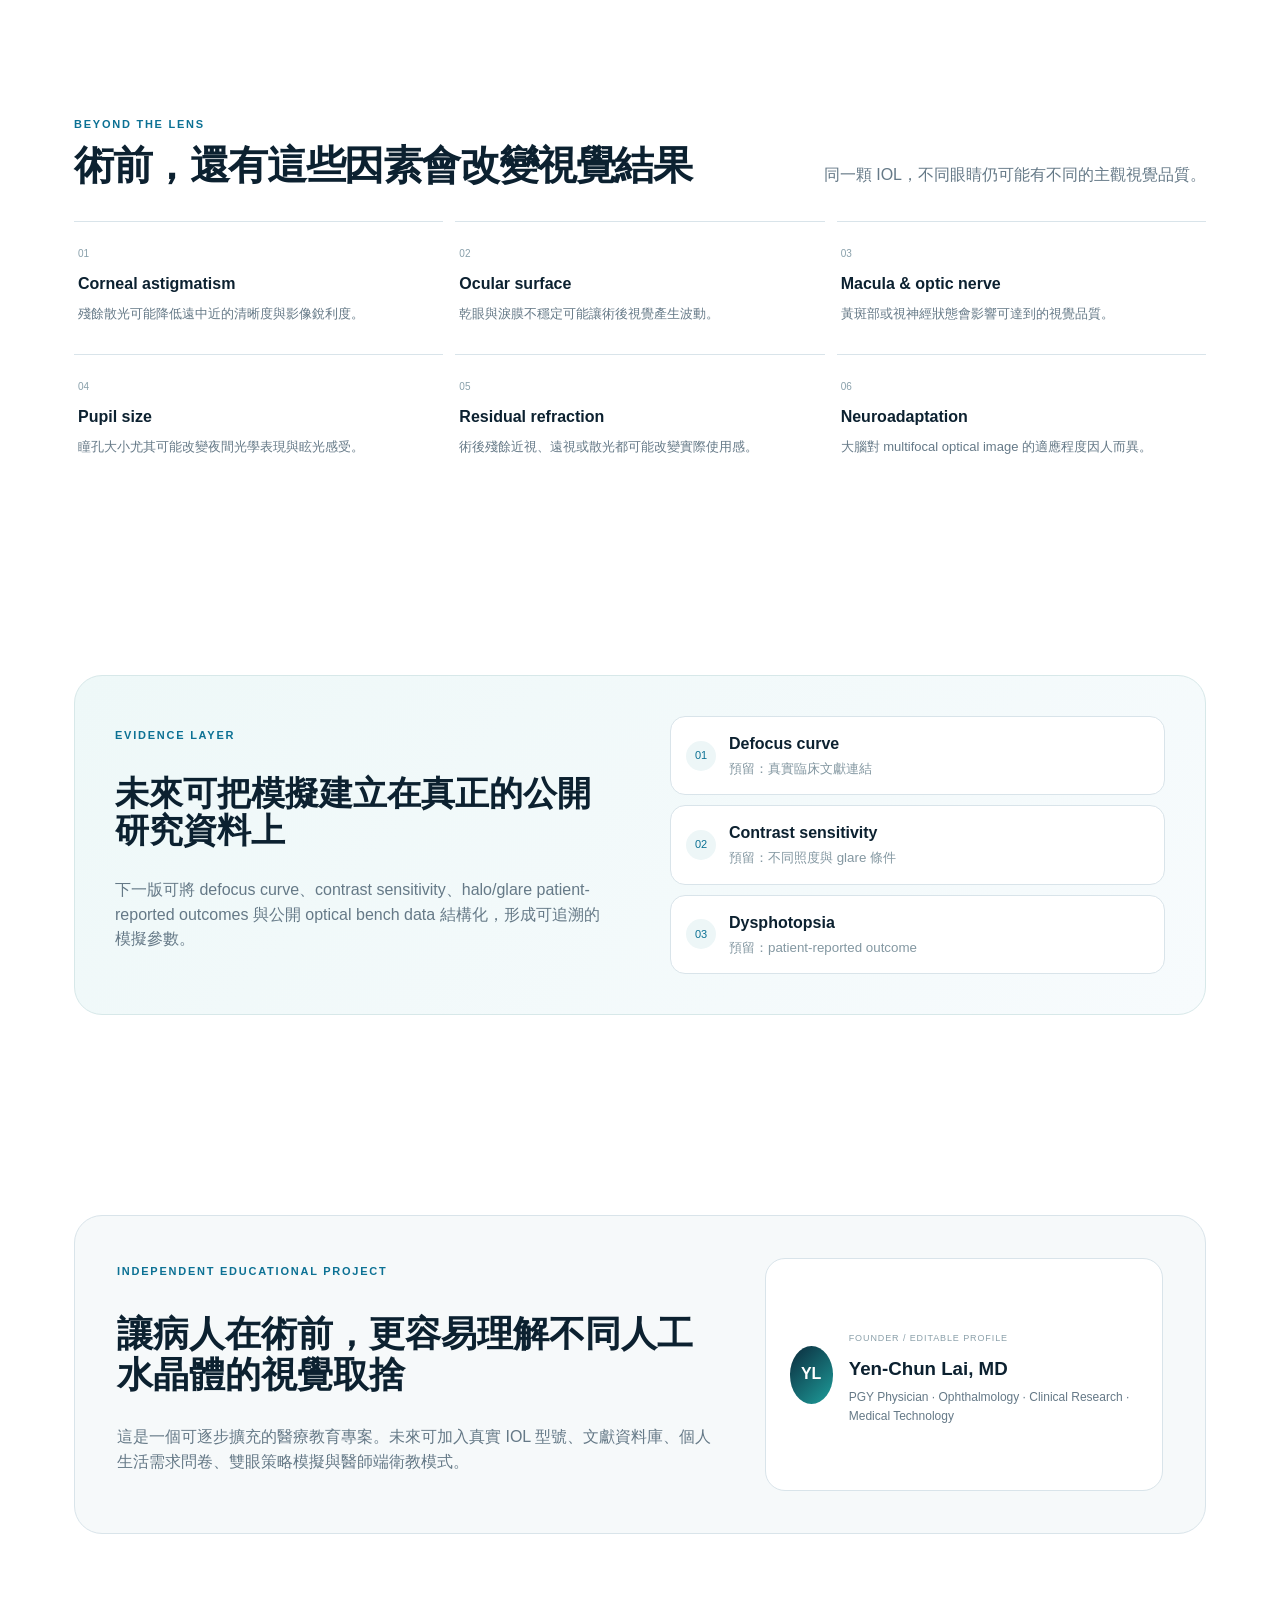
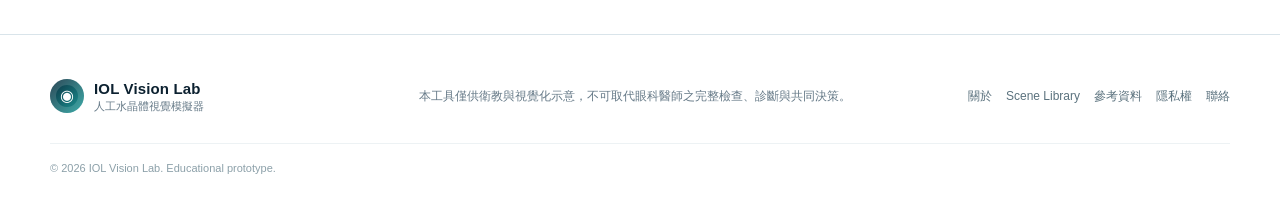
==== commit 5402a62c: "Add evidence-linked scene library" ====
--- a/index.html
+++ b/index.html
@@ -20,6 +20,7 @@
         <a href="#types">鏡片類型</a>
         <a href="#lifestyle">生活需求</a>
         <a href="#about">關於</a>
+        <a href="scene-library.html">Scene Library</a>
       </div>
       <a class="nav-cta" href="#simulator">開始模擬</a>
     </nav>
@@ -241,11 +242,13 @@
     <div class="footer-grid">
       <div class="brand footer-brand"><span class="brand-mark">◉</span><span><b>IOL Vision Lab</b><small>人工水晶體視覺模擬器</small></span></div>
       <p>本工具僅供衛教與視覺化示意，不可取代眼科醫師之完整檢查、診斷與共同決策。</p>
-      <div class="footer-links"><a href="#about">關於</a><a href="#">參考資料</a><a href="#">隱私權</a><a href="#">聯絡</a></div>
+      <div class="footer-links"><a href="#about">關於</a>
+        <a href="scene-library.html">Scene Library</a><a href="#">參考資料</a><a href="#">隱私權</a><a href="#">聯絡</a></div>
     </div>
     <div class="copyright">© 2026 IOL Vision Lab. Educational prototype.</div>
   </footer>
 
+  <script src="data/demo-lenses.js"></script>
   <script src="app.js"></script>
 </body>
 </html>
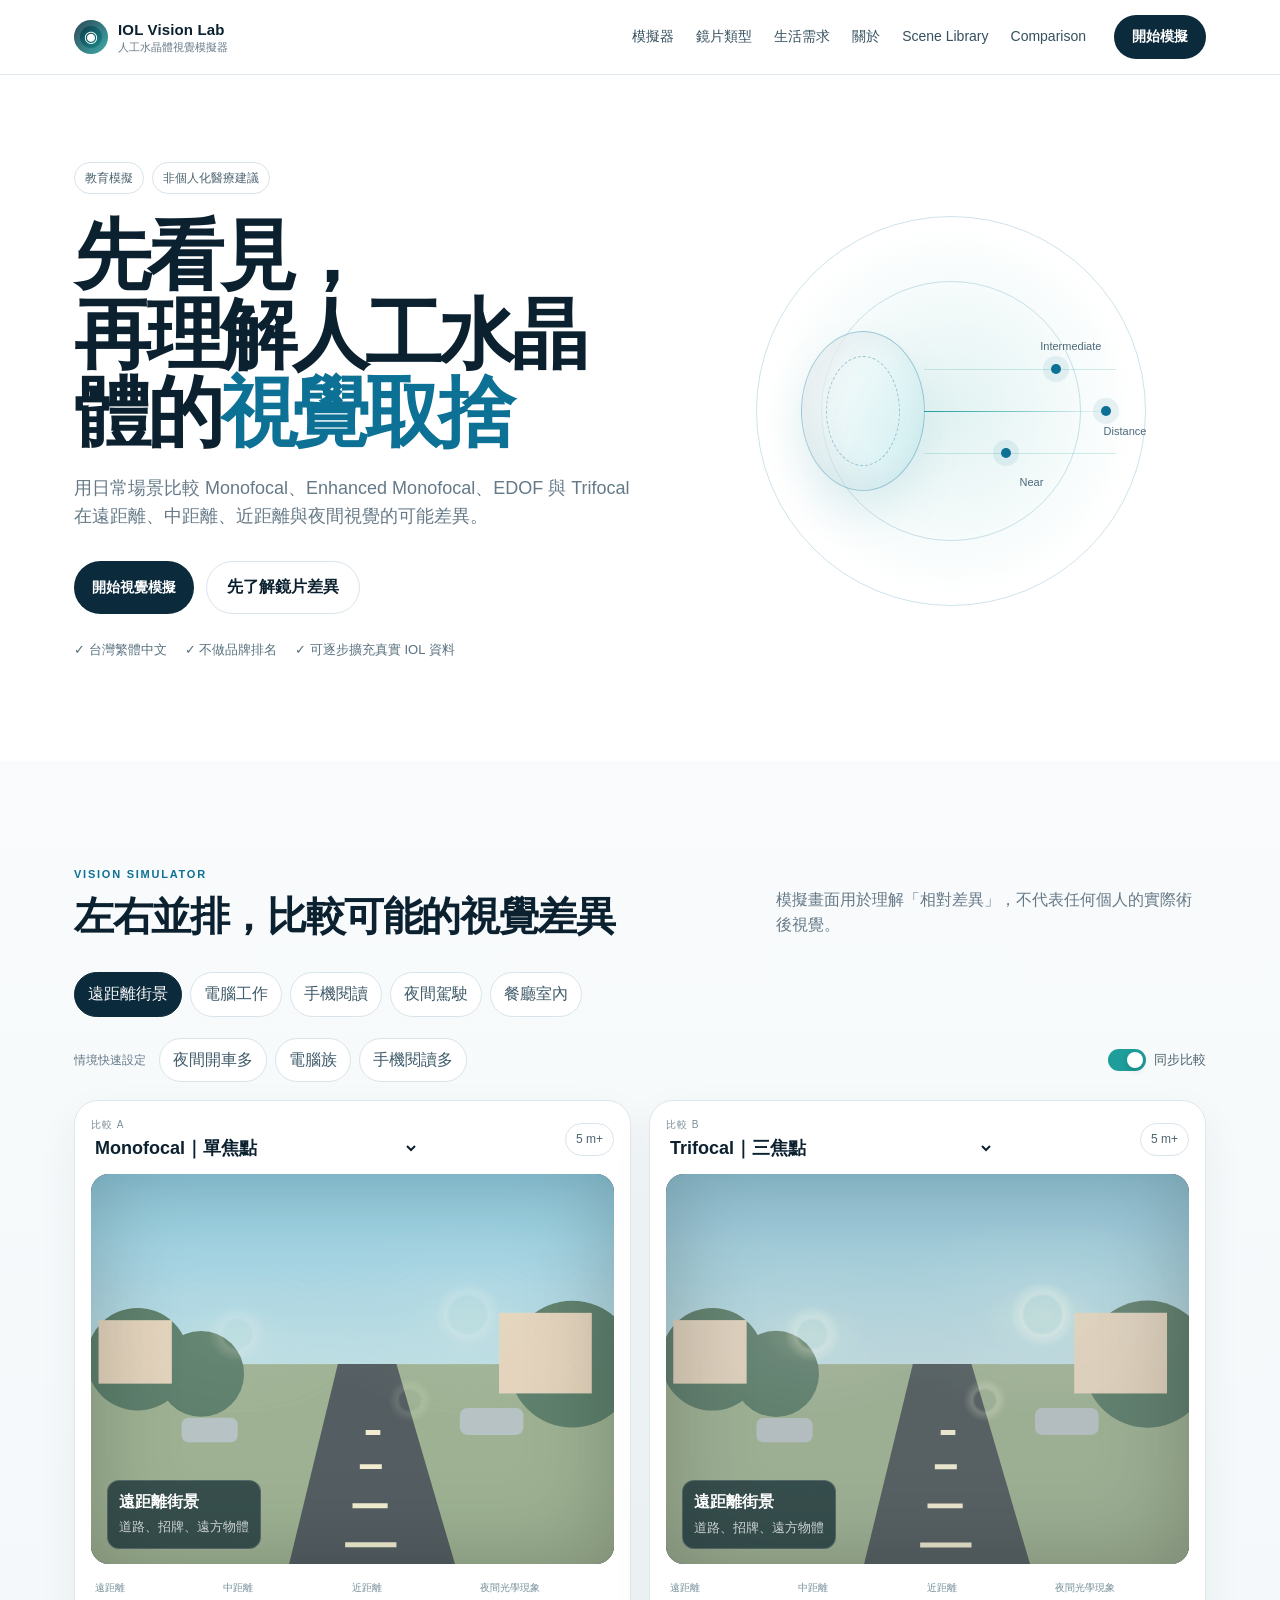
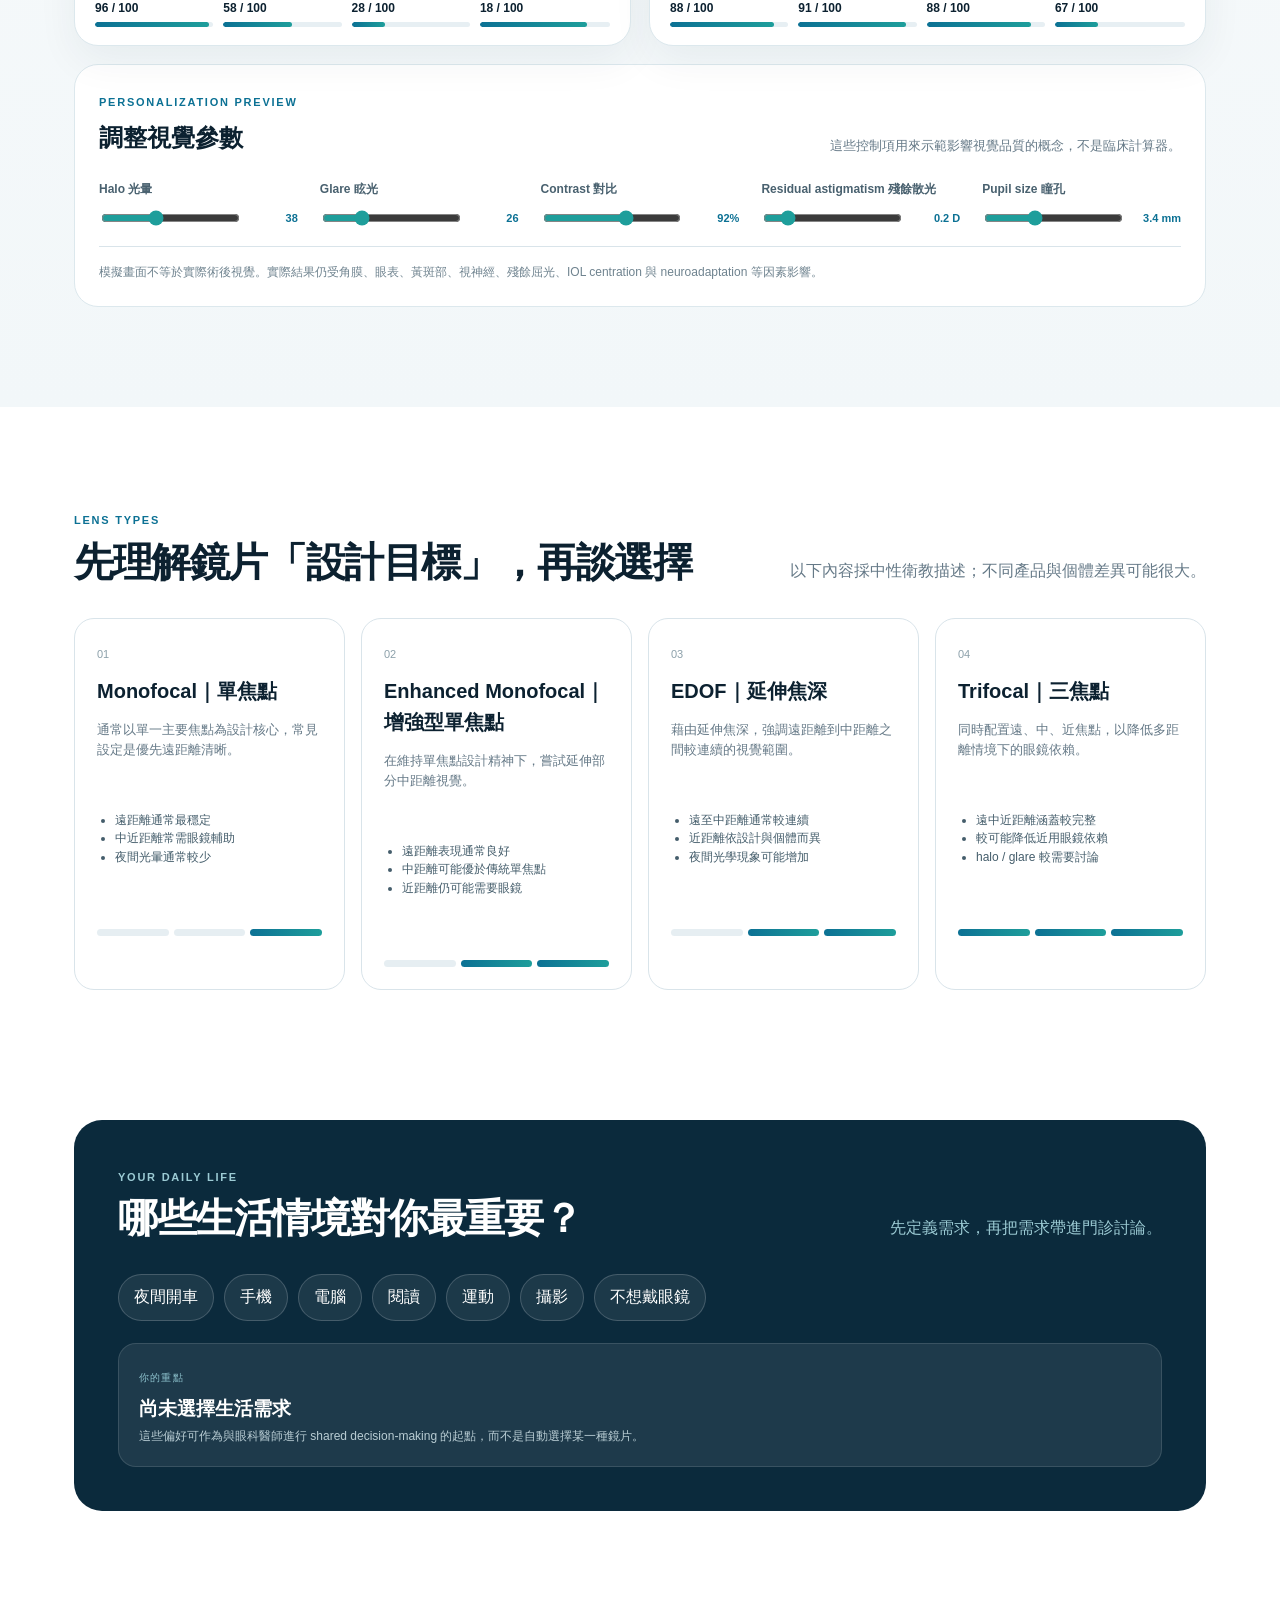
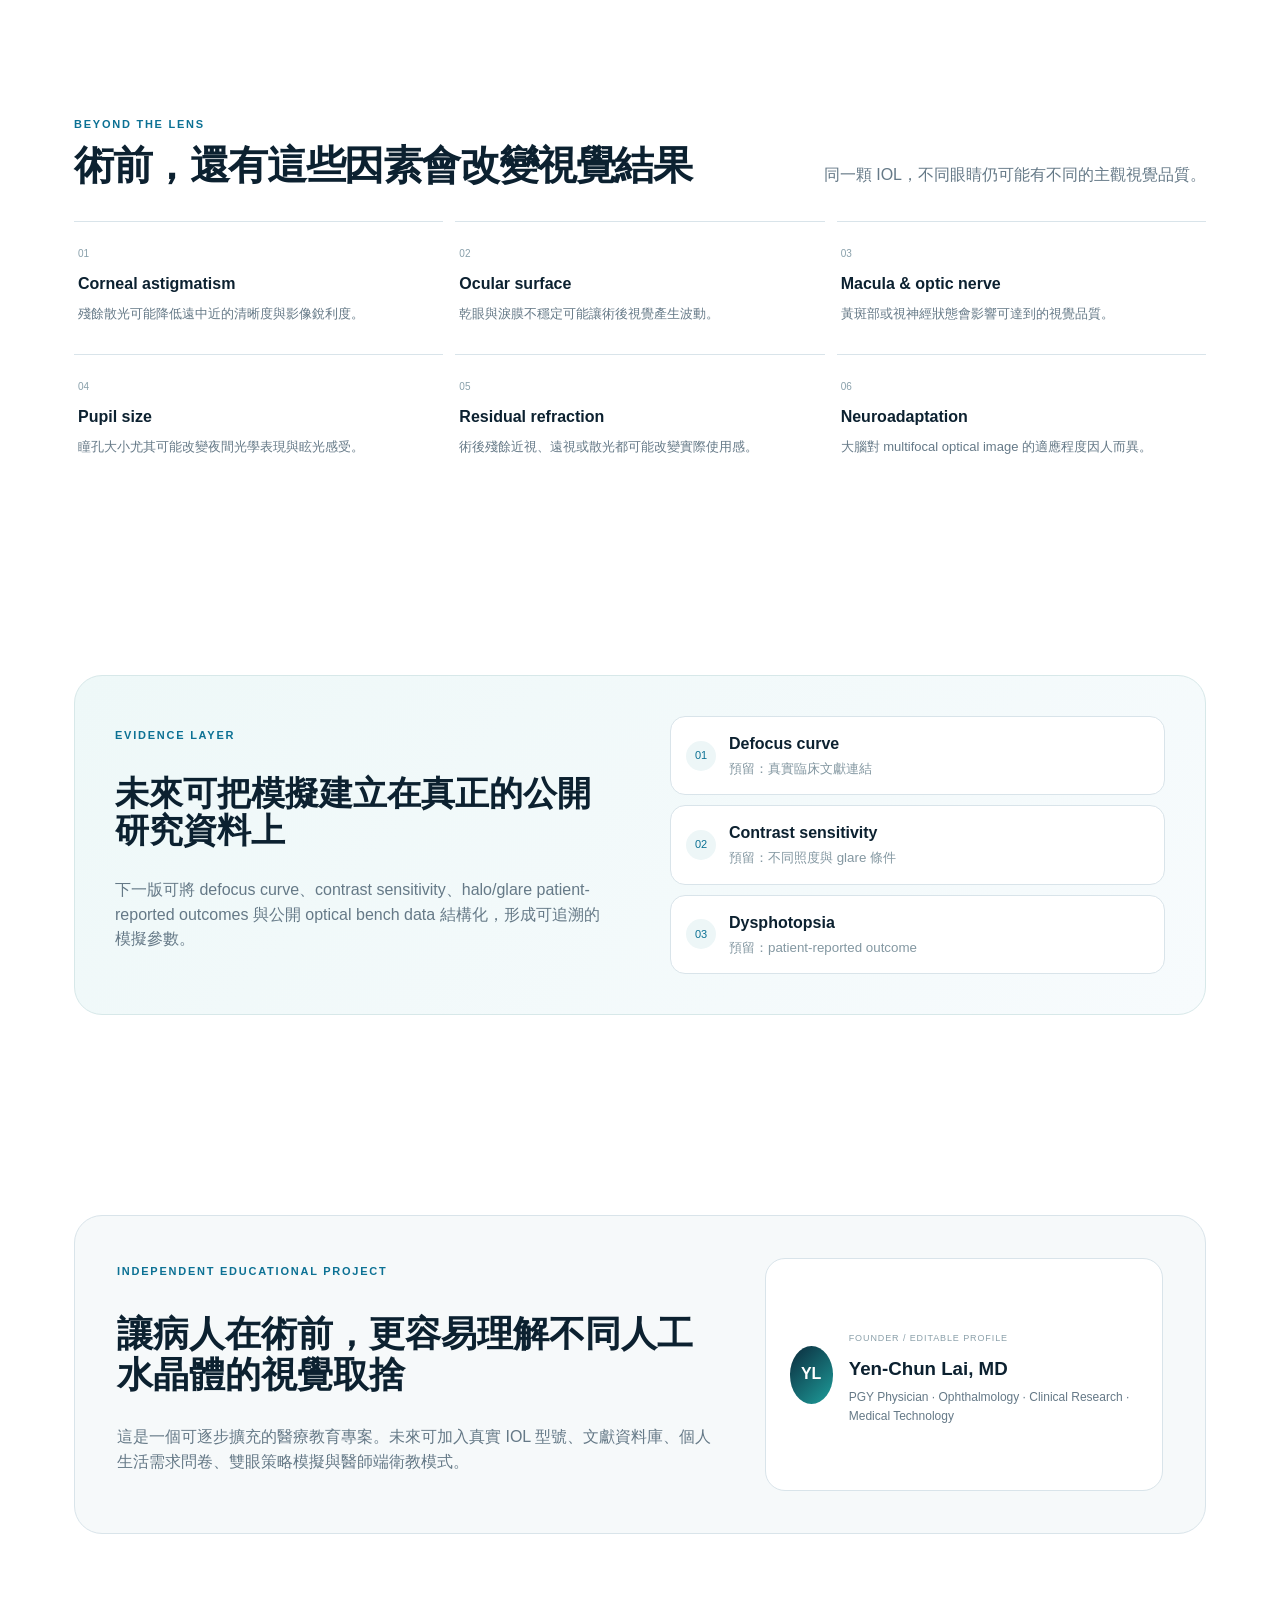
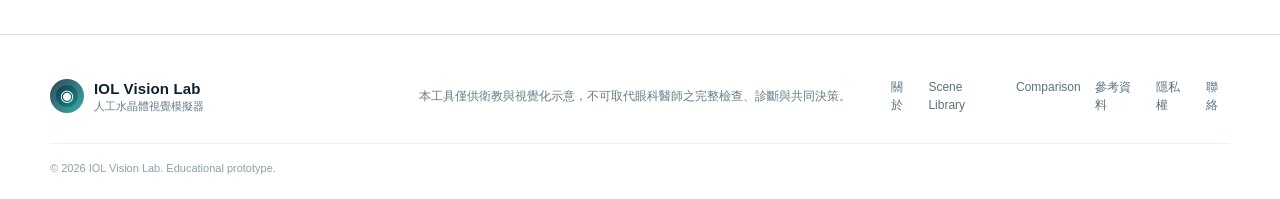
==== commit 0de88226: "Add evidence-aware IOL comparison page" ====
--- a/index.html
+++ b/index.html
@@ -21,6 +21,7 @@
         <a href="#lifestyle">生活需求</a>
         <a href="#about">關於</a>
         <a href="scene-library.html">Scene Library</a>
+        <a href="iol-comparison.html">Comparison</a>
       </div>
       <a class="nav-cta" href="#simulator">開始模擬</a>
     </nav>
@@ -243,7 +244,8 @@
       <div class="brand footer-brand"><span class="brand-mark">◉</span><span><b>IOL Vision Lab</b><small>人工水晶體視覺模擬器</small></span></div>
       <p>本工具僅供衛教與視覺化示意，不可取代眼科醫師之完整檢查、診斷與共同決策。</p>
       <div class="footer-links"><a href="#about">關於</a>
-        <a href="scene-library.html">Scene Library</a><a href="#">參考資料</a><a href="#">隱私權</a><a href="#">聯絡</a></div>
+        <a href="scene-library.html">Scene Library</a>
+        <a href="iol-comparison.html">Comparison</a><a href="#">參考資料</a><a href="#">隱私權</a><a href="#">聯絡</a></div>
     </div>
     <div class="copyright">© 2026 IOL Vision Lab. Educational prototype.</div>
   </footer>
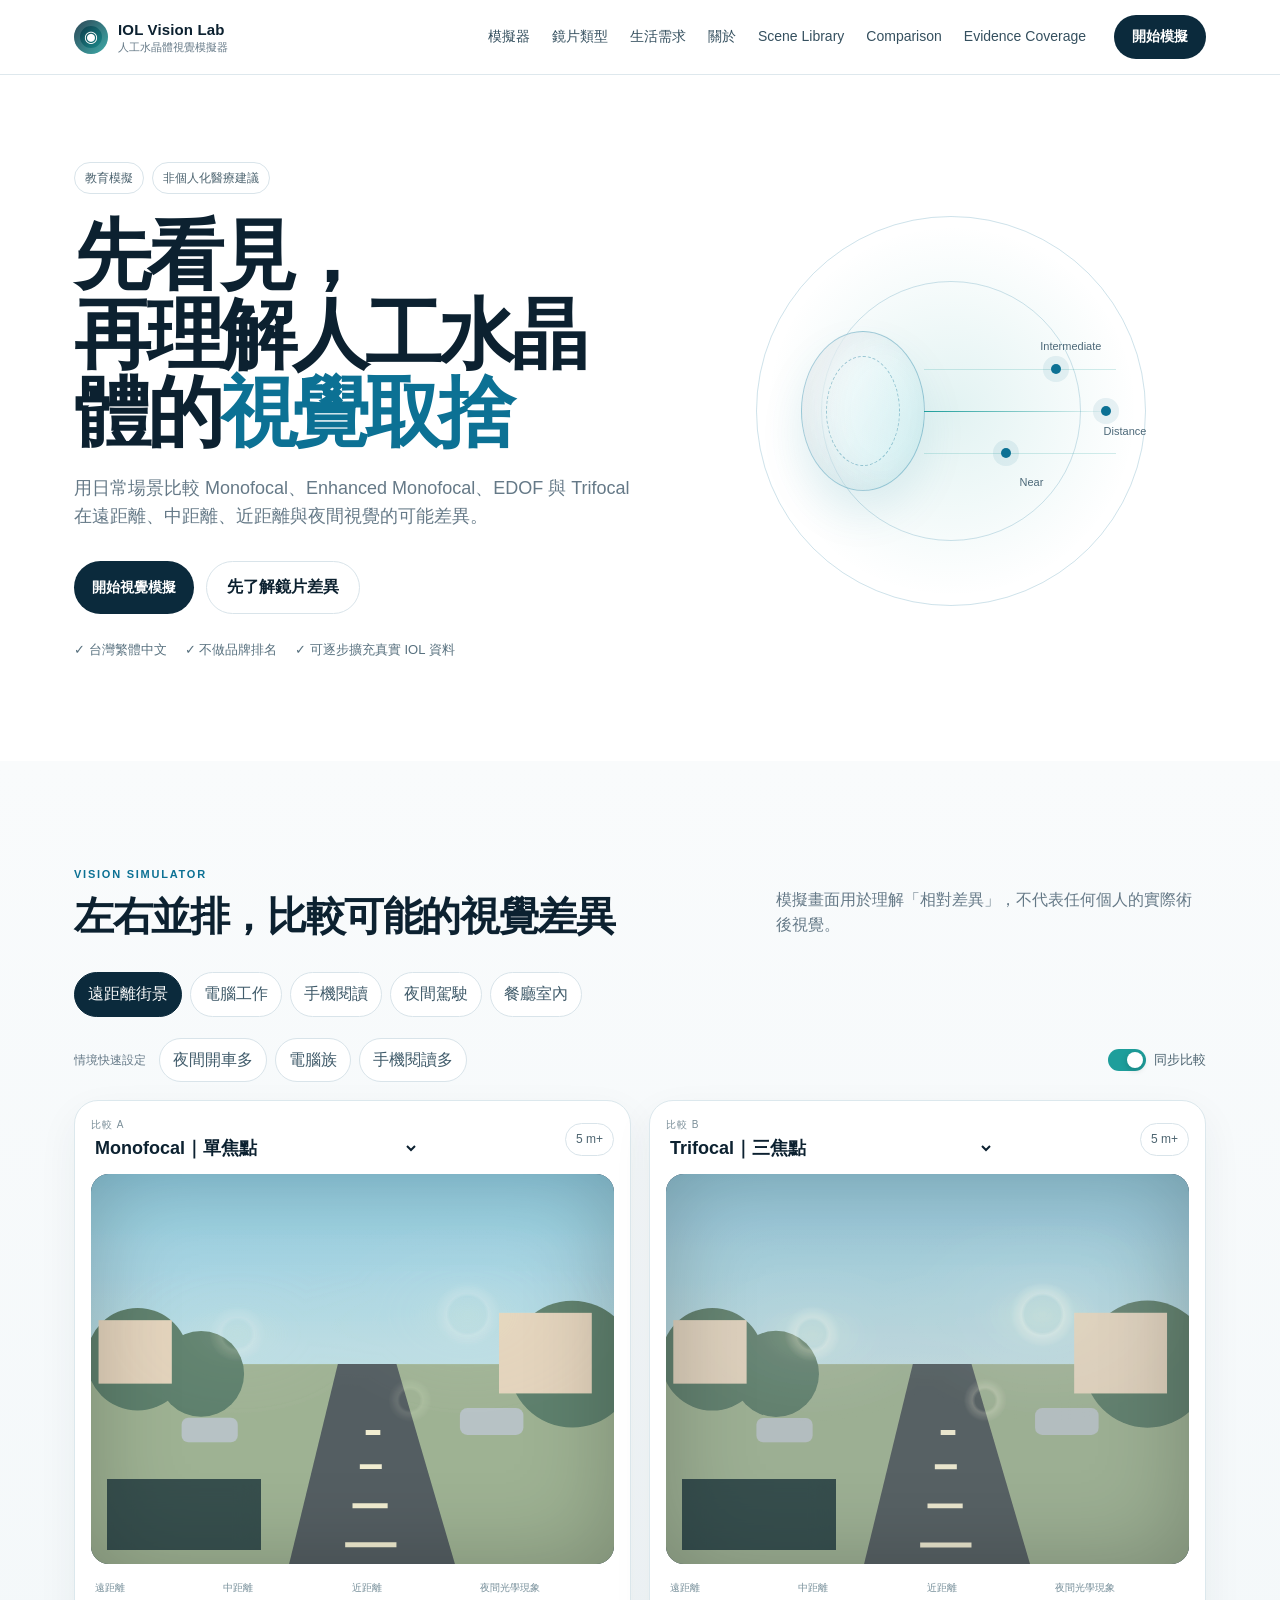
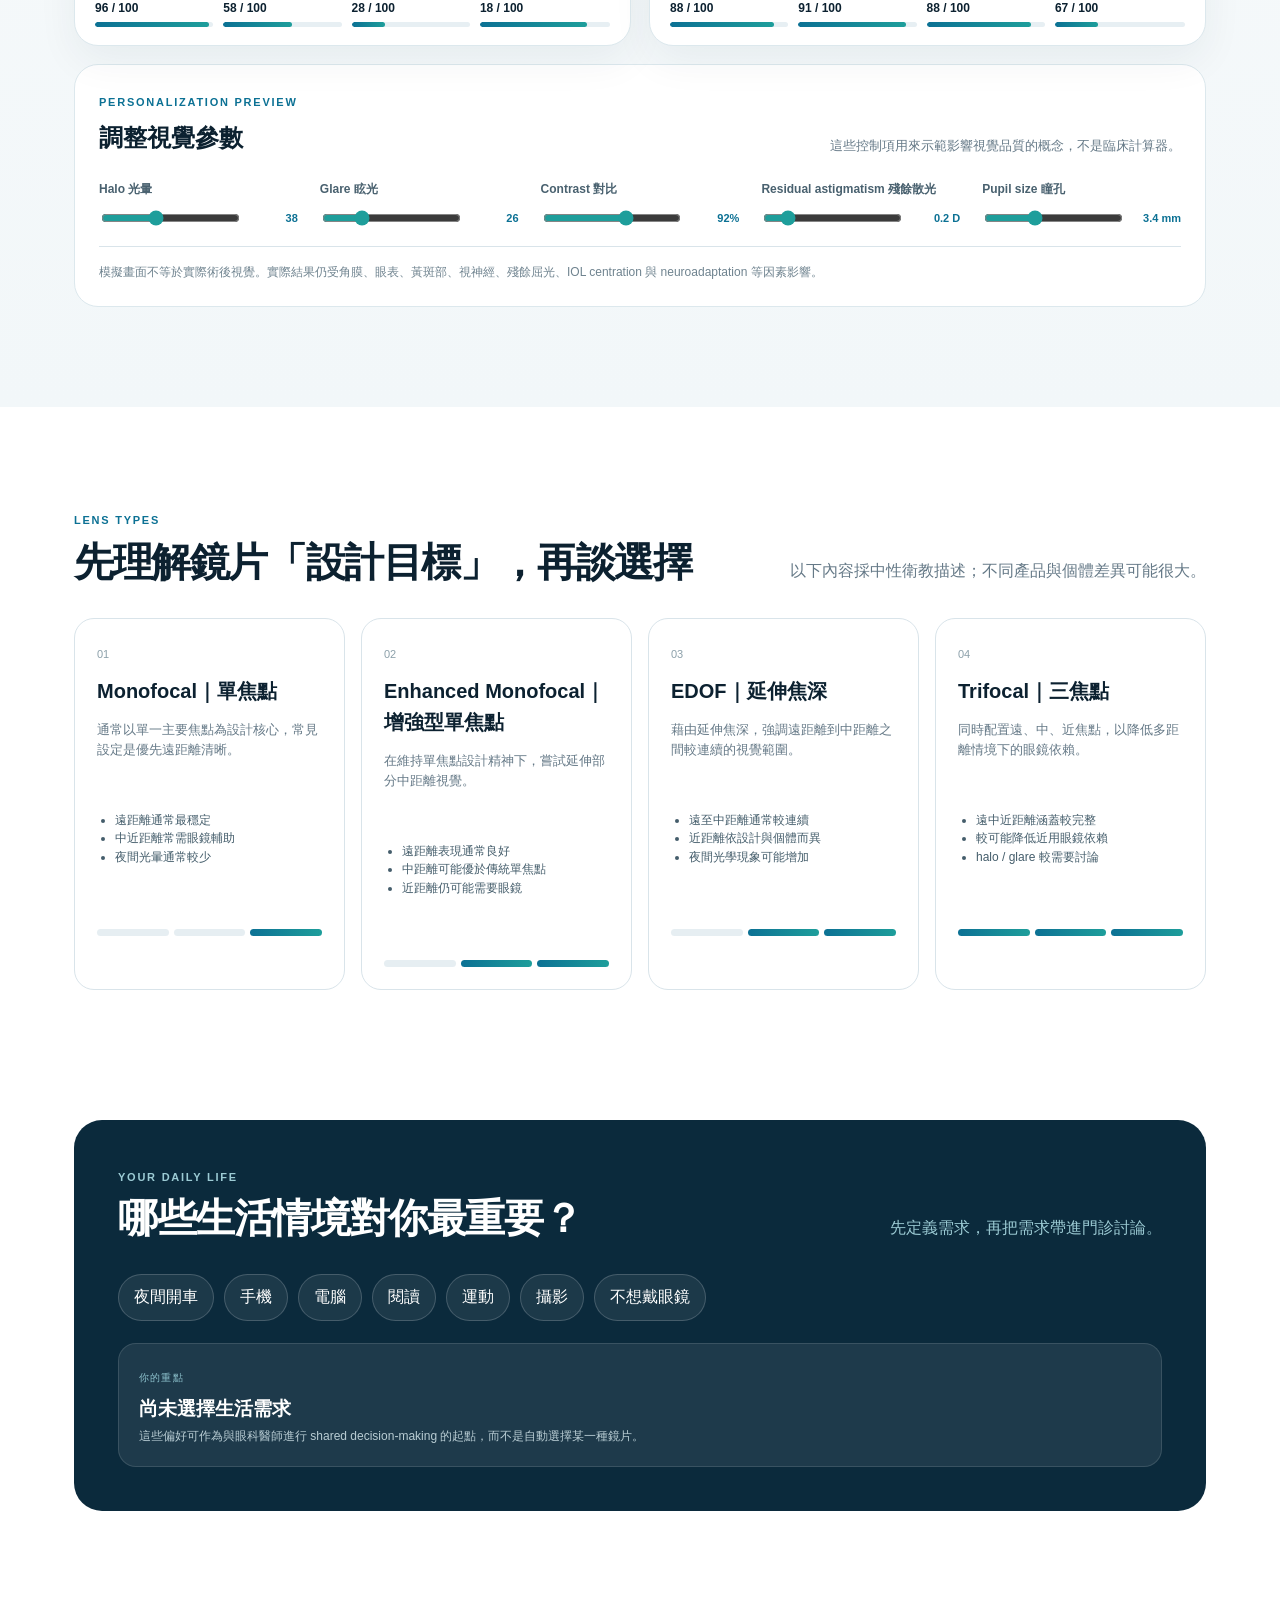
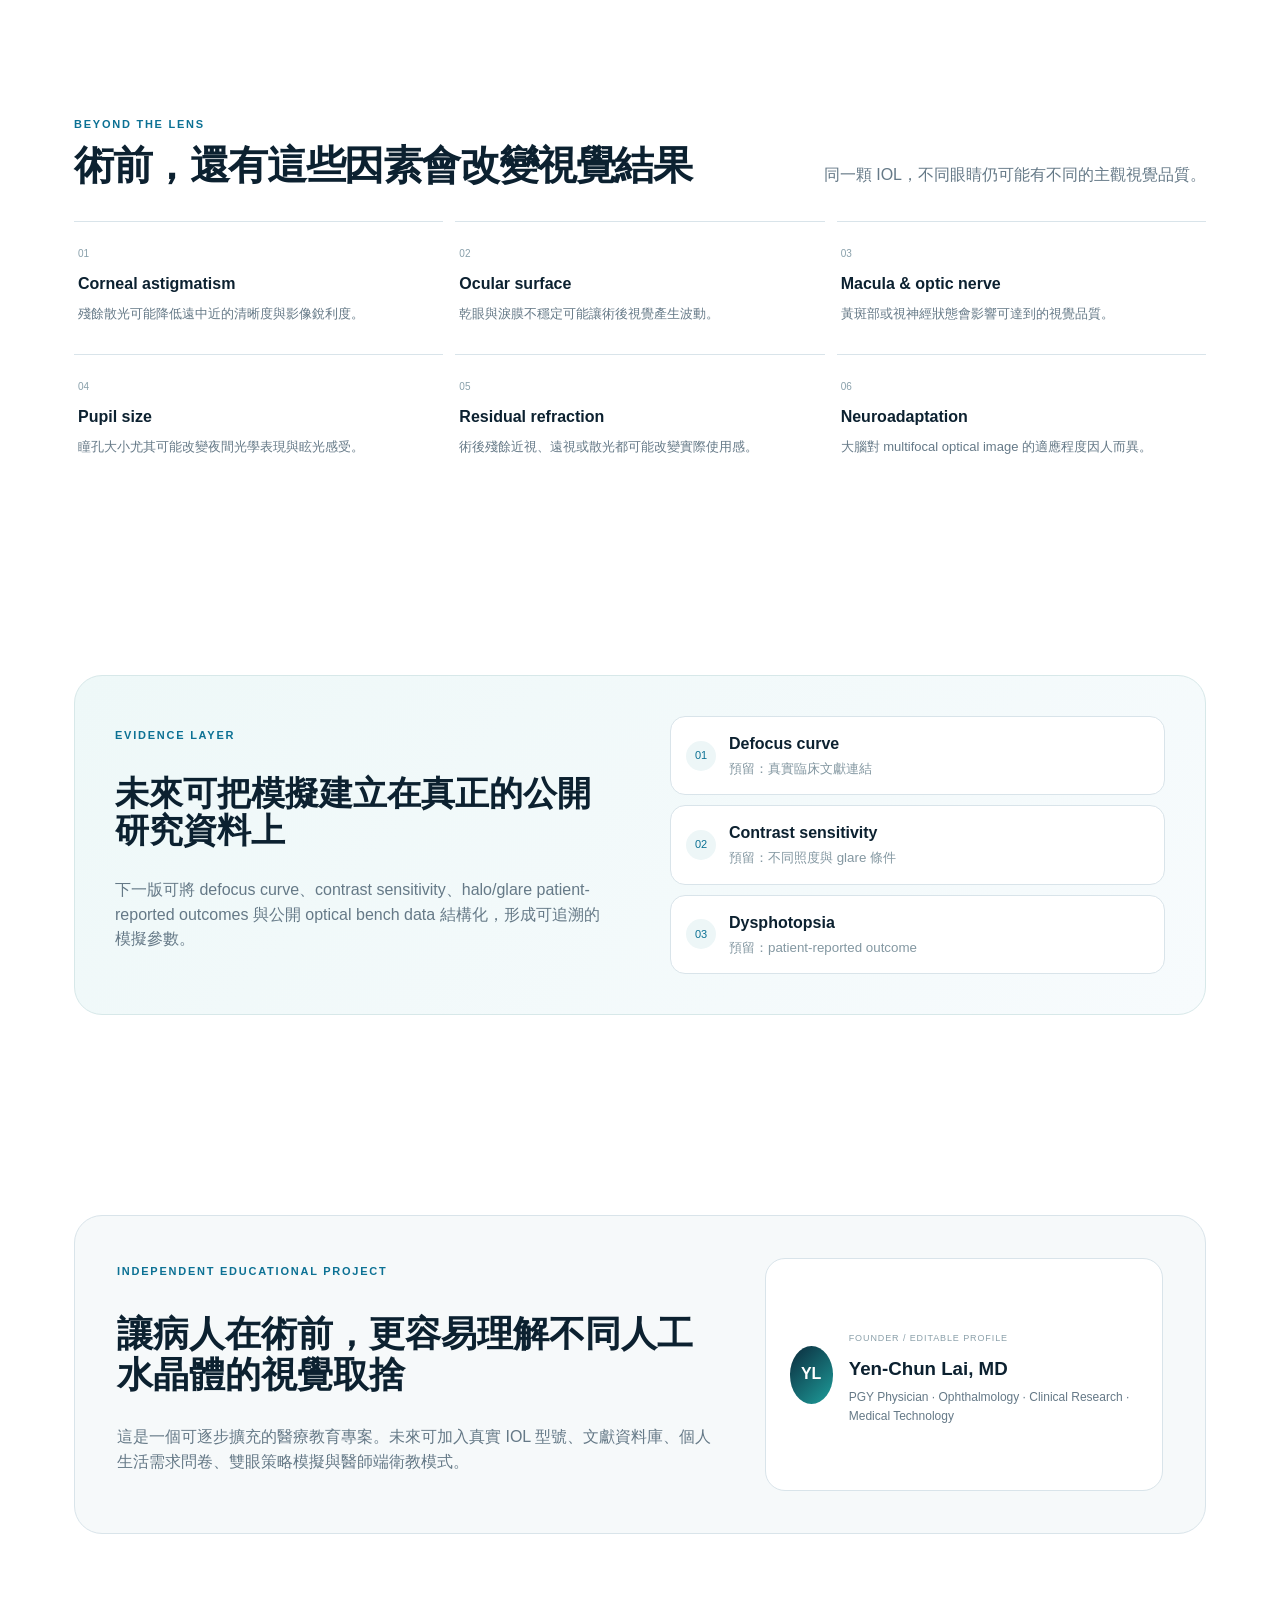
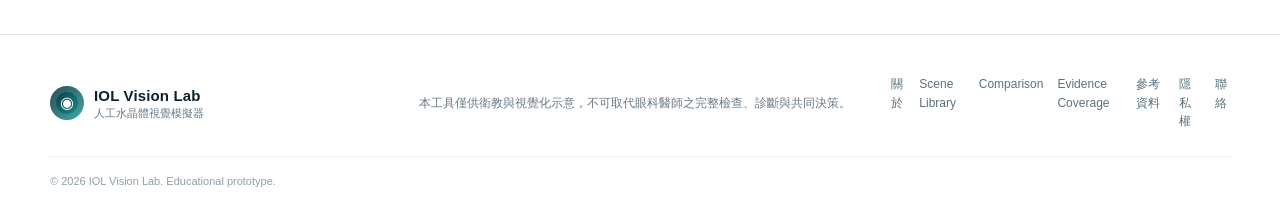
==== commit 7326ab05: "Add evidence coverage matrix" ====
--- a/index.html
+++ b/index.html
@@ -22,6 +22,7 @@
         <a href="#about">關於</a>
         <a href="scene-library.html">Scene Library</a>
         <a href="iol-comparison.html">Comparison</a>
+        <a href="evidence-coverage.html">Evidence Coverage</a>
       </div>
       <a class="nav-cta" href="#simulator">開始模擬</a>
     </nav>
@@ -245,7 +246,8 @@
       <p>本工具僅供衛教與視覺化示意，不可取代眼科醫師之完整檢查、診斷與共同決策。</p>
       <div class="footer-links"><a href="#about">關於</a>
         <a href="scene-library.html">Scene Library</a>
-        <a href="iol-comparison.html">Comparison</a><a href="#">參考資料</a><a href="#">隱私權</a><a href="#">聯絡</a></div>
+        <a href="iol-comparison.html">Comparison</a>
+        <a href="evidence-coverage.html">Evidence Coverage</a><a href="#">參考資料</a><a href="#">隱私權</a><a href="#">聯絡</a></div>
     </div>
     <div class="copyright">© 2026 IOL Vision Lab. Educational prototype.</div>
   </footer>
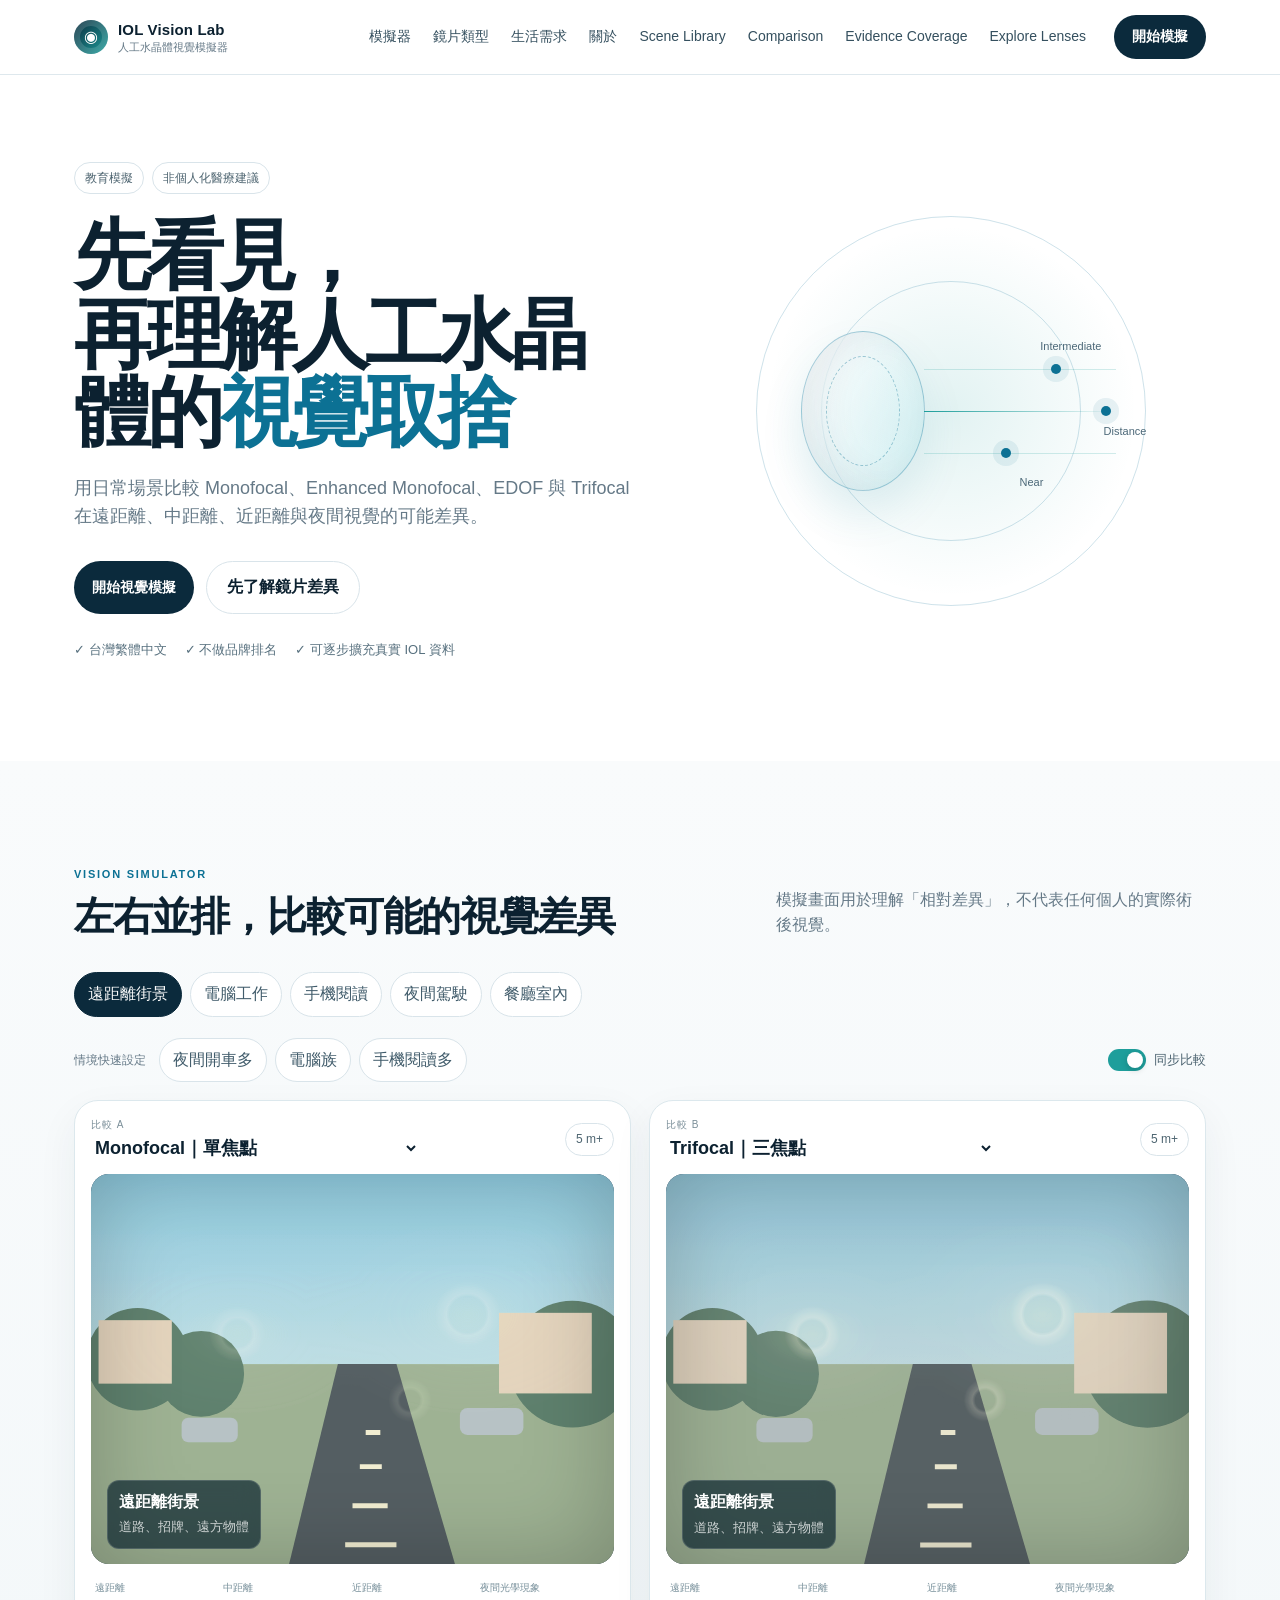
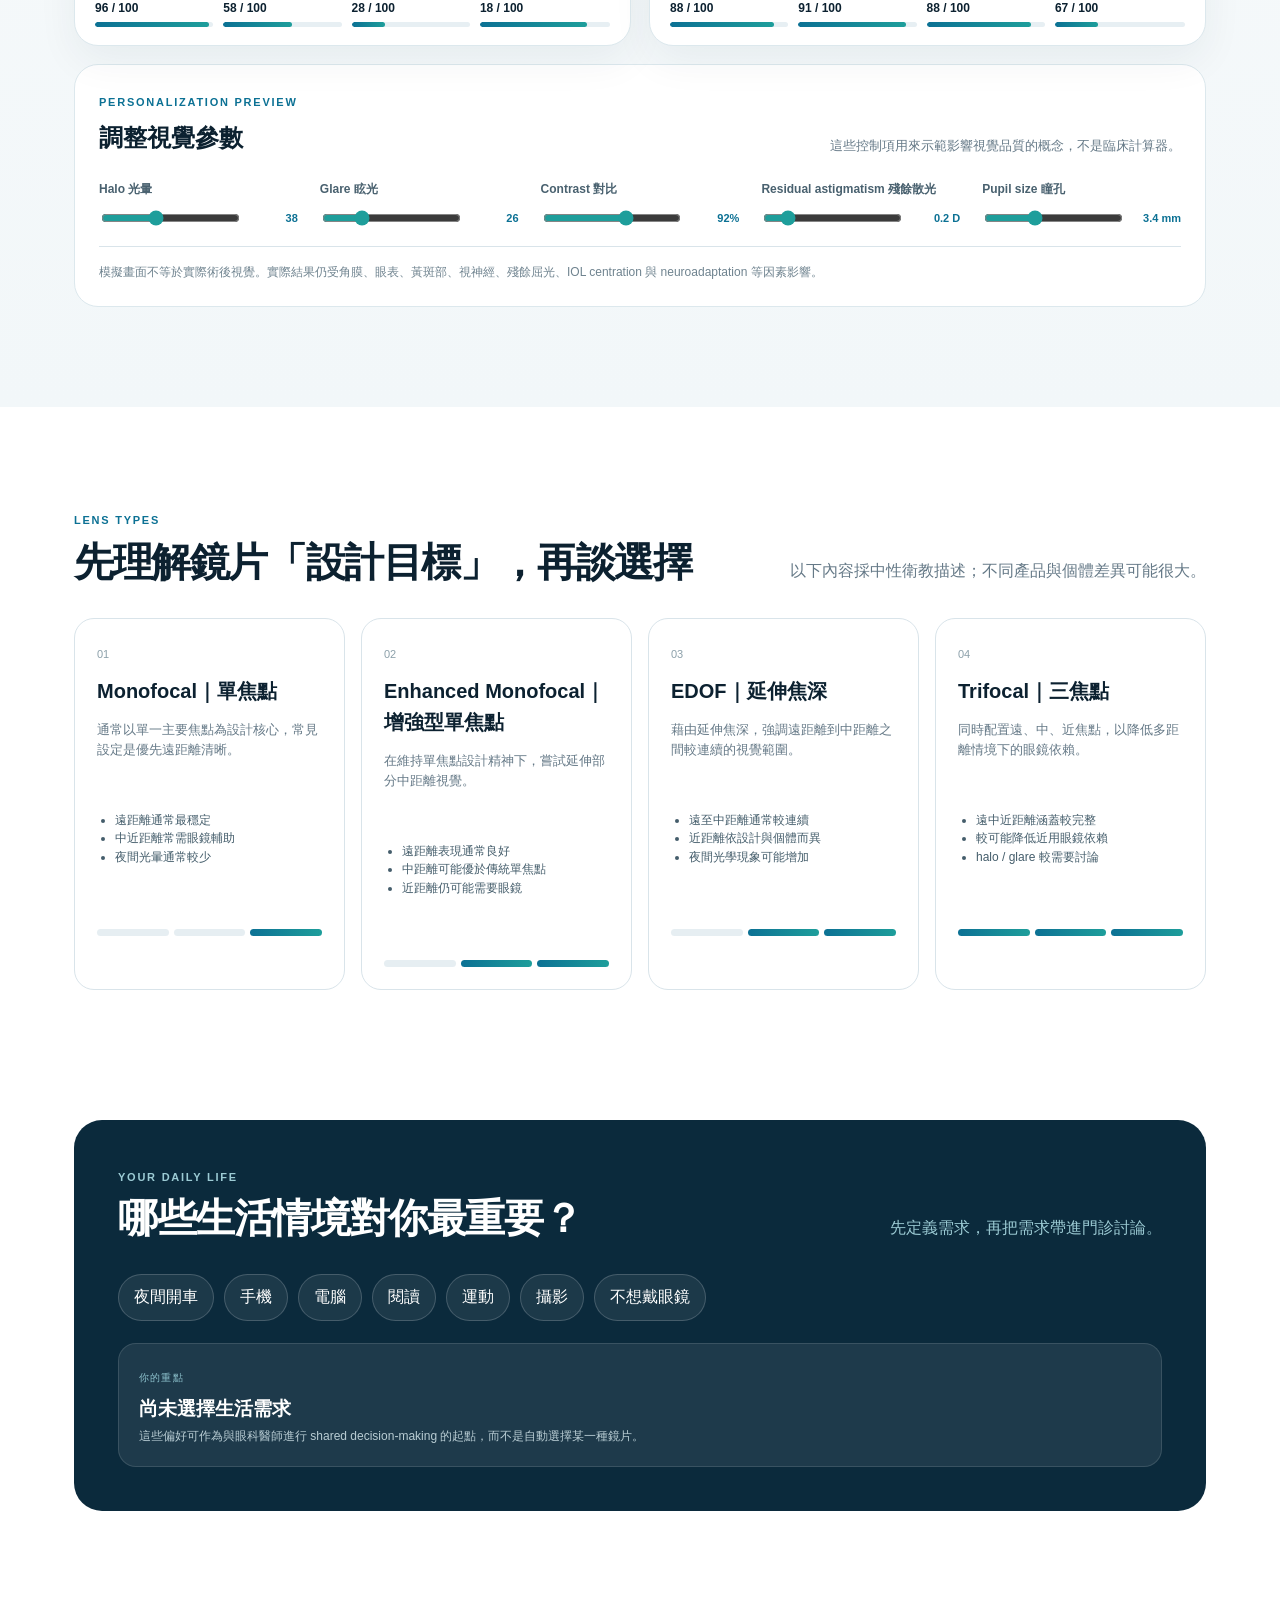
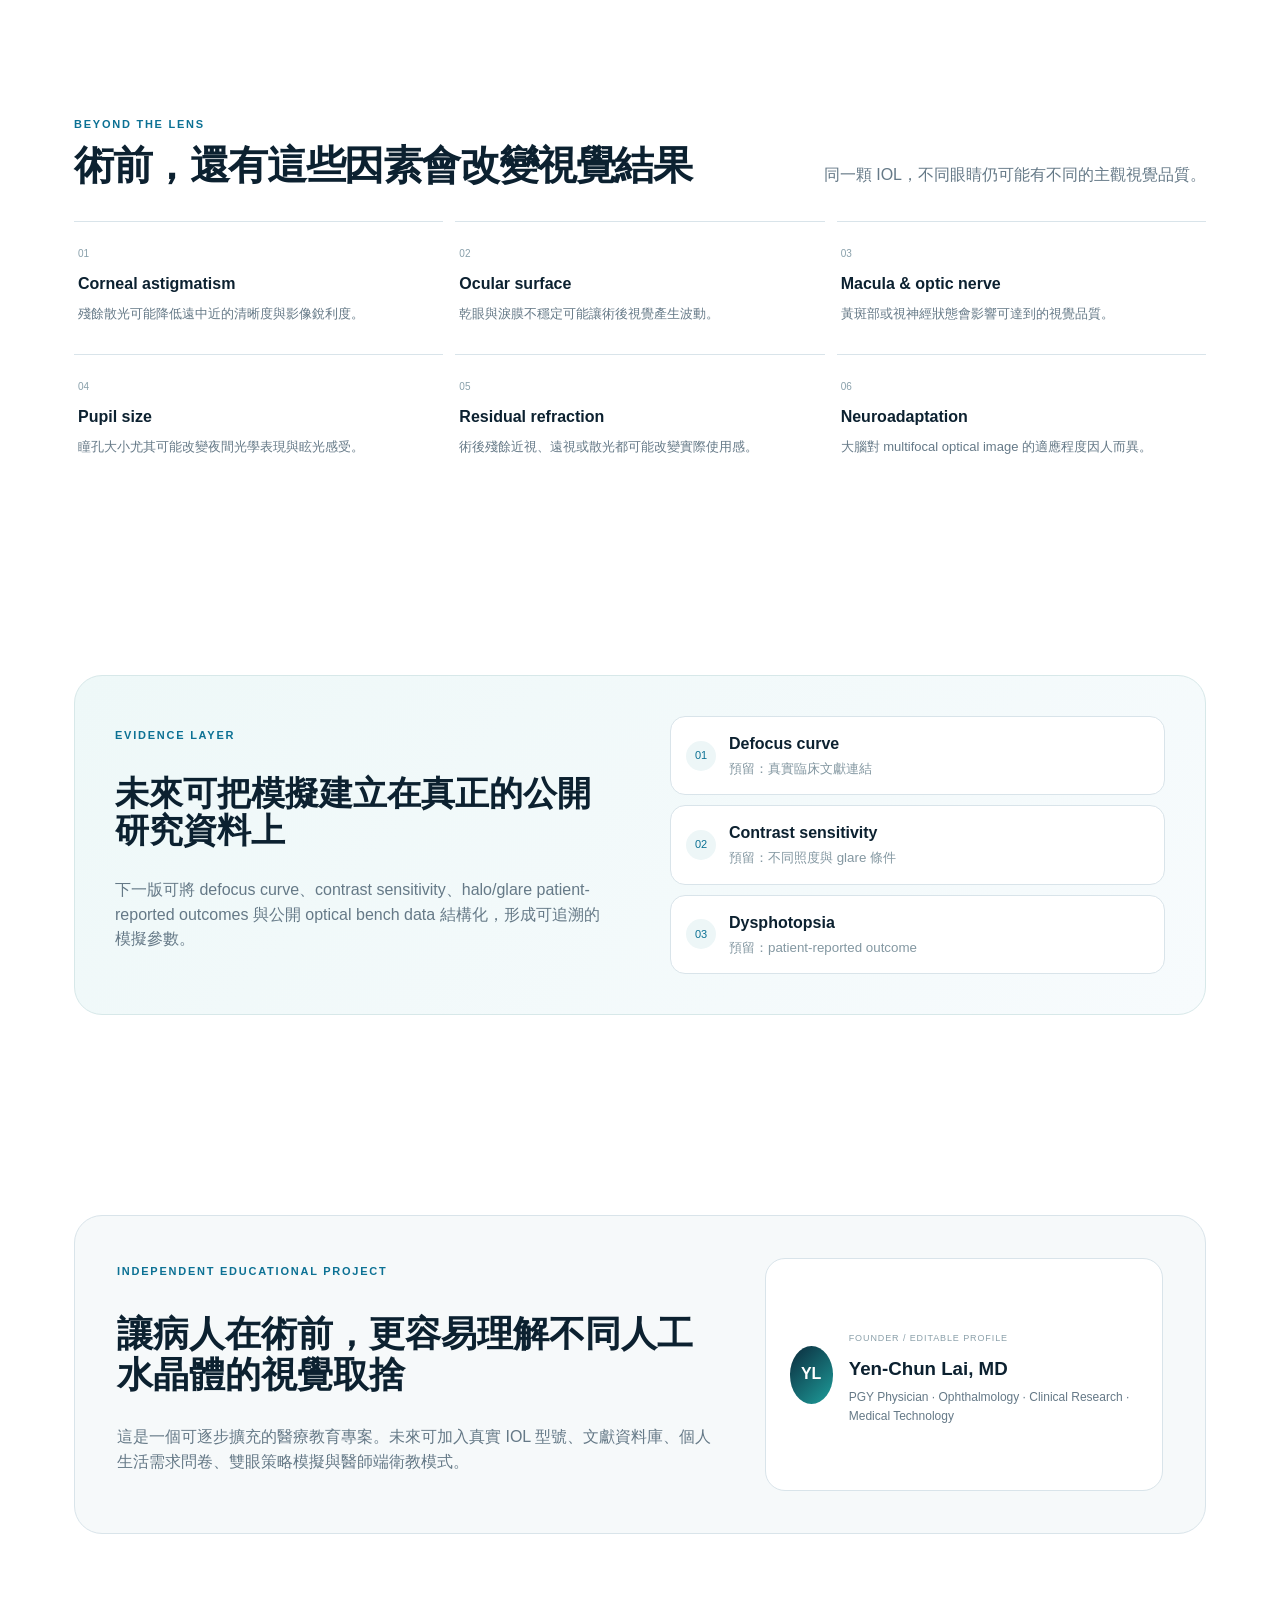
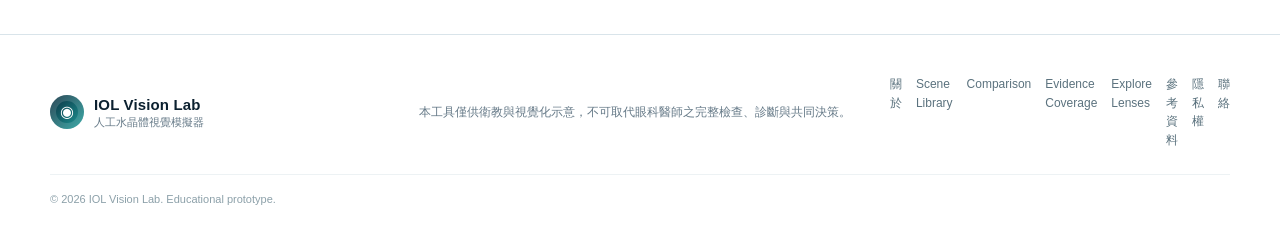
==== commit 32fb9ae4: "Add IOL catalog and reusable evidence utilities" ====
--- a/index.html
+++ b/index.html
@@ -23,6 +23,7 @@
         <a href="scene-library.html">Scene Library</a>
         <a href="iol-comparison.html">Comparison</a>
         <a href="evidence-coverage.html">Evidence Coverage</a>
+        <a href="iol-catalog.html">Explore Lenses</a>
       </div>
       <a class="nav-cta" href="#simulator">開始模擬</a>
     </nav>
@@ -247,7 +248,8 @@
       <div class="footer-links"><a href="#about">關於</a>
         <a href="scene-library.html">Scene Library</a>
         <a href="iol-comparison.html">Comparison</a>
-        <a href="evidence-coverage.html">Evidence Coverage</a><a href="#">參考資料</a><a href="#">隱私權</a><a href="#">聯絡</a></div>
+        <a href="evidence-coverage.html">Evidence Coverage</a>
+        <a href="iol-catalog.html">Explore Lenses</a><a href="#">參考資料</a><a href="#">隱私權</a><a href="#">聯絡</a></div>
     </div>
     <div class="copyright">© 2026 IOL Vision Lab. Educational prototype.</div>
   </footer>
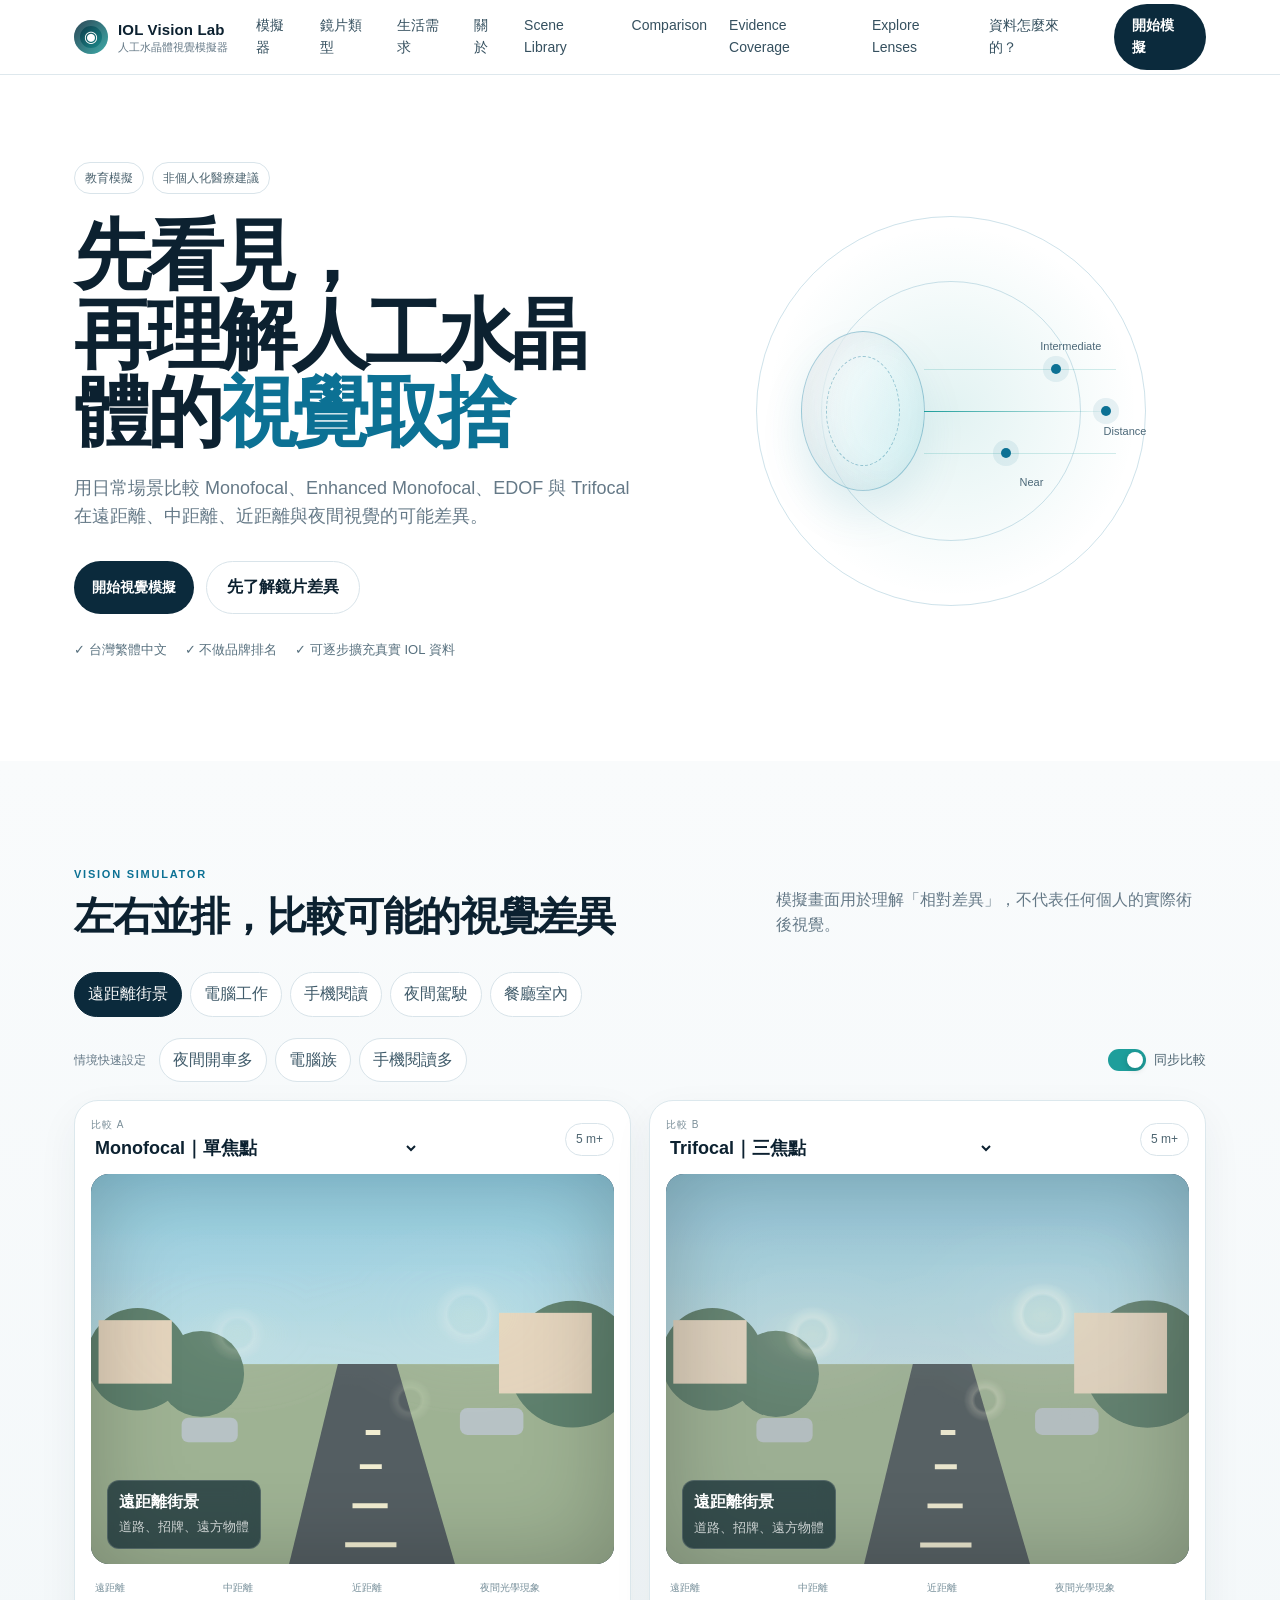
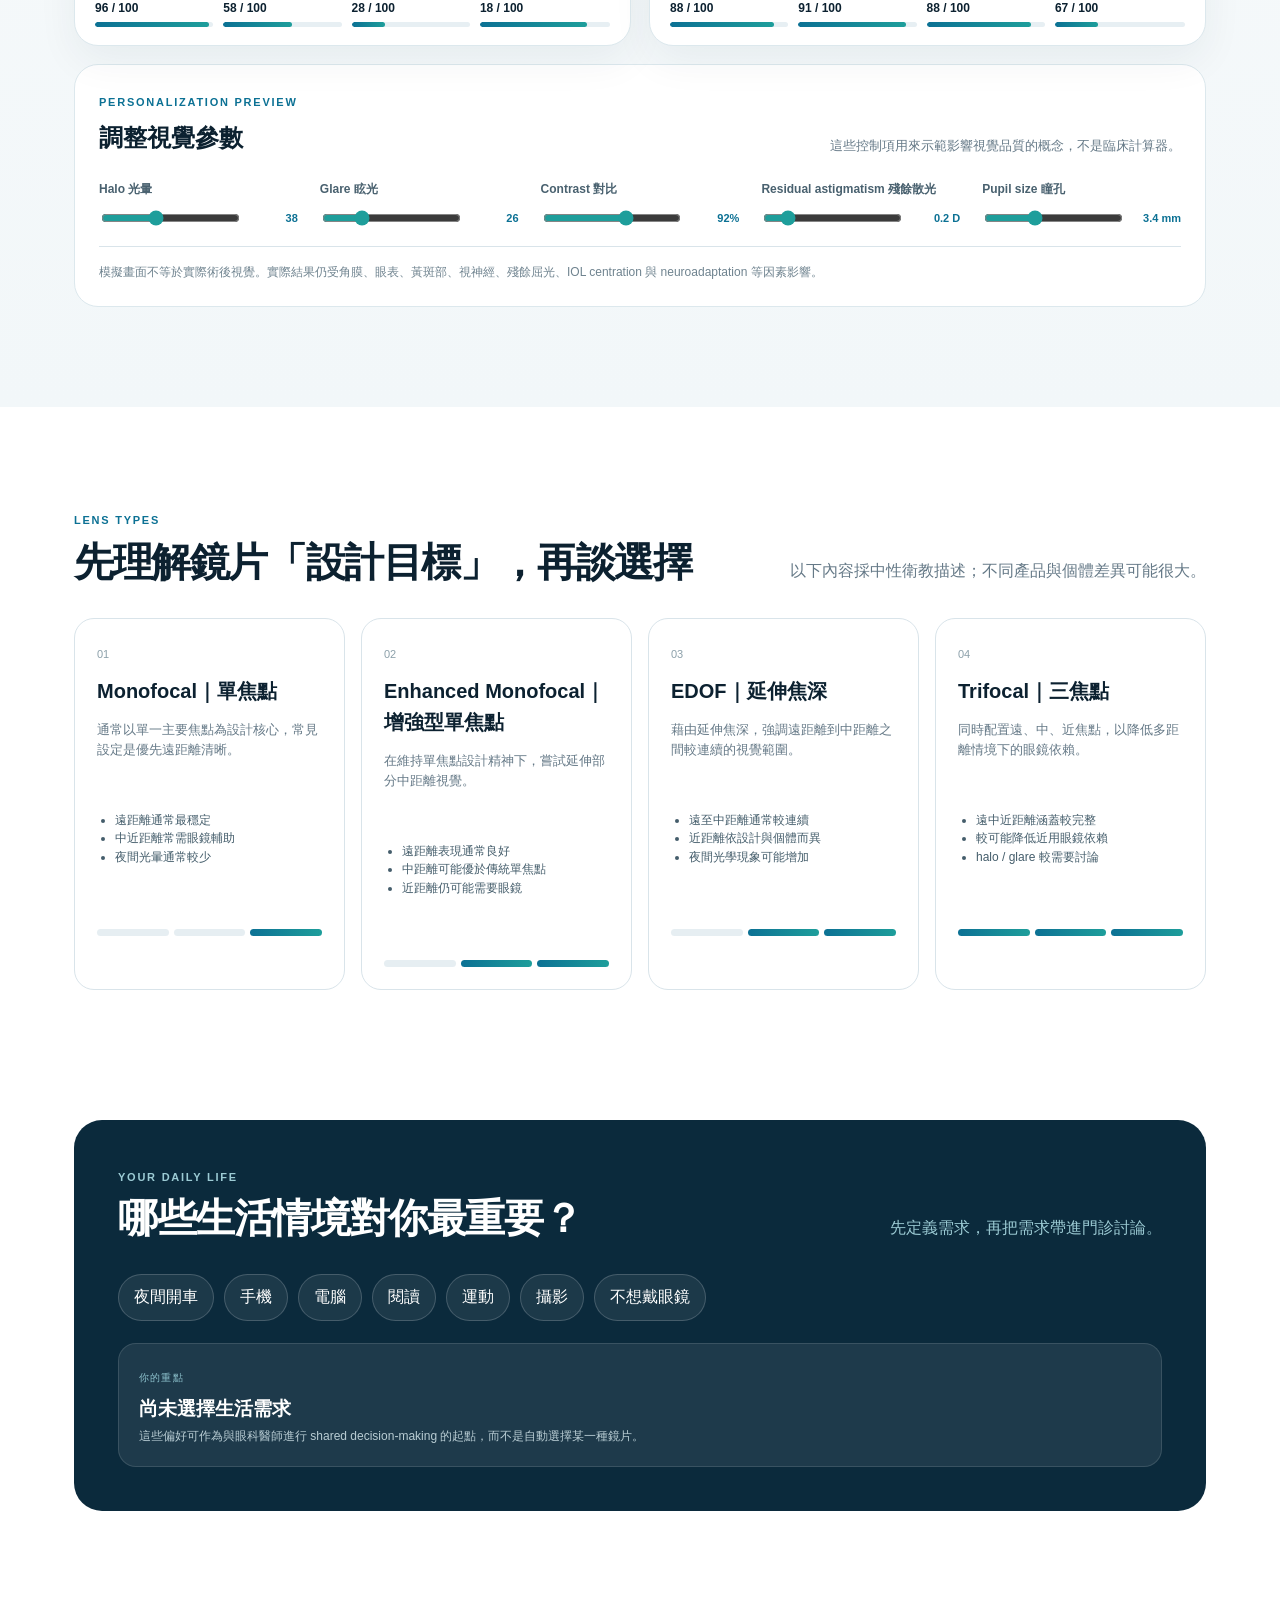
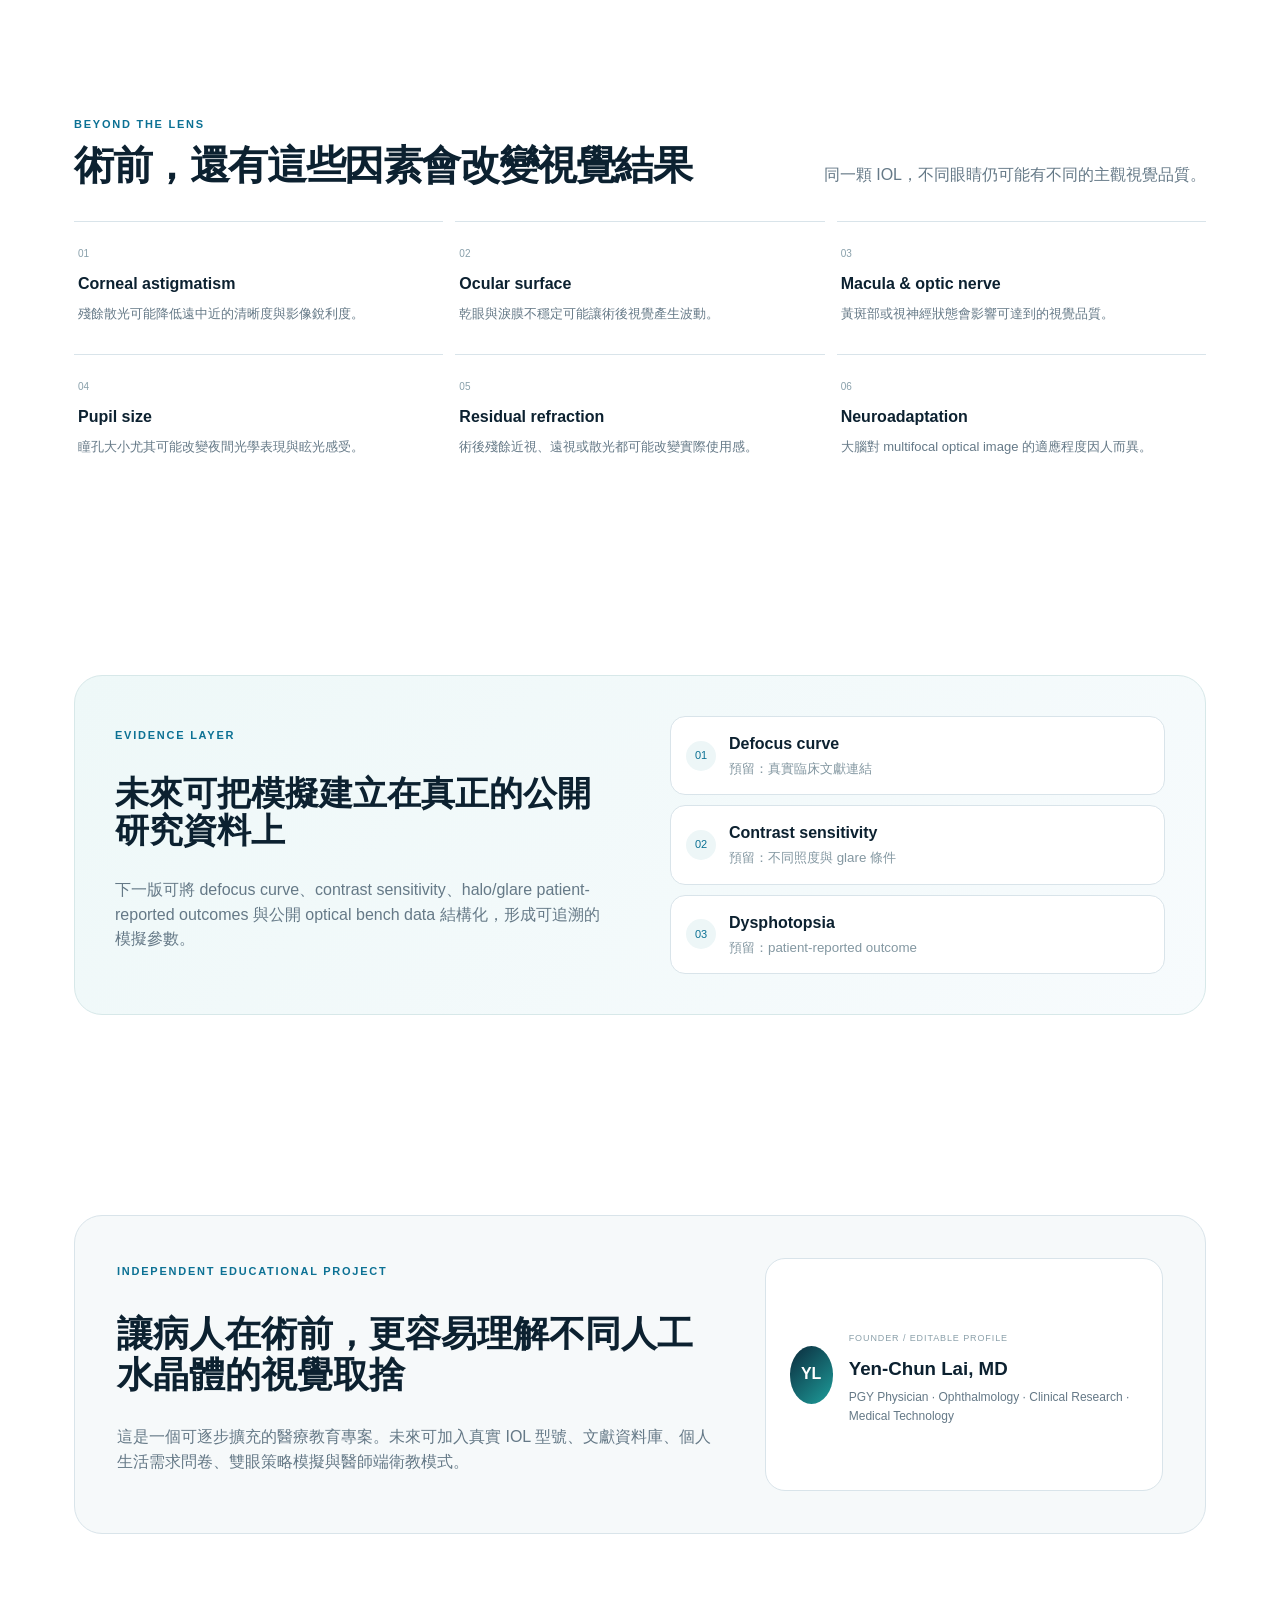
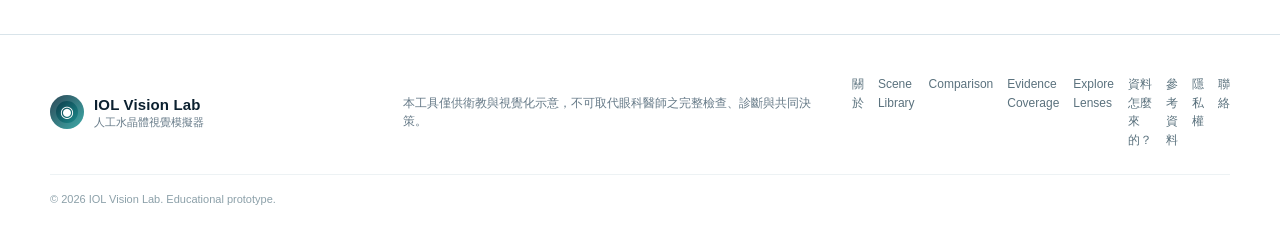
==== commit 9f91f8ce: "Add methodology and evidence interpretation guide" ====
--- a/index.html
+++ b/index.html
@@ -24,6 +24,7 @@
         <a href="iol-comparison.html">Comparison</a>
         <a href="evidence-coverage.html">Evidence Coverage</a>
         <a href="iol-catalog.html">Explore Lenses</a>
+        <a href="methodology.html">資料怎麼來的？</a>
       </div>
       <a class="nav-cta" href="#simulator">開始模擬</a>
     </nav>
@@ -249,7 +250,8 @@
         <a href="scene-library.html">Scene Library</a>
         <a href="iol-comparison.html">Comparison</a>
         <a href="evidence-coverage.html">Evidence Coverage</a>
-        <a href="iol-catalog.html">Explore Lenses</a><a href="#">參考資料</a><a href="#">隱私權</a><a href="#">聯絡</a></div>
+        <a href="iol-catalog.html">Explore Lenses</a>
+        <a href="methodology.html">資料怎麼來的？</a><a href="#">參考資料</a><a href="#">隱私權</a><a href="#">聯絡</a></div>
     </div>
     <div class="copyright">© 2026 IOL Vision Lab. Educational prototype.</div>
   </footer>
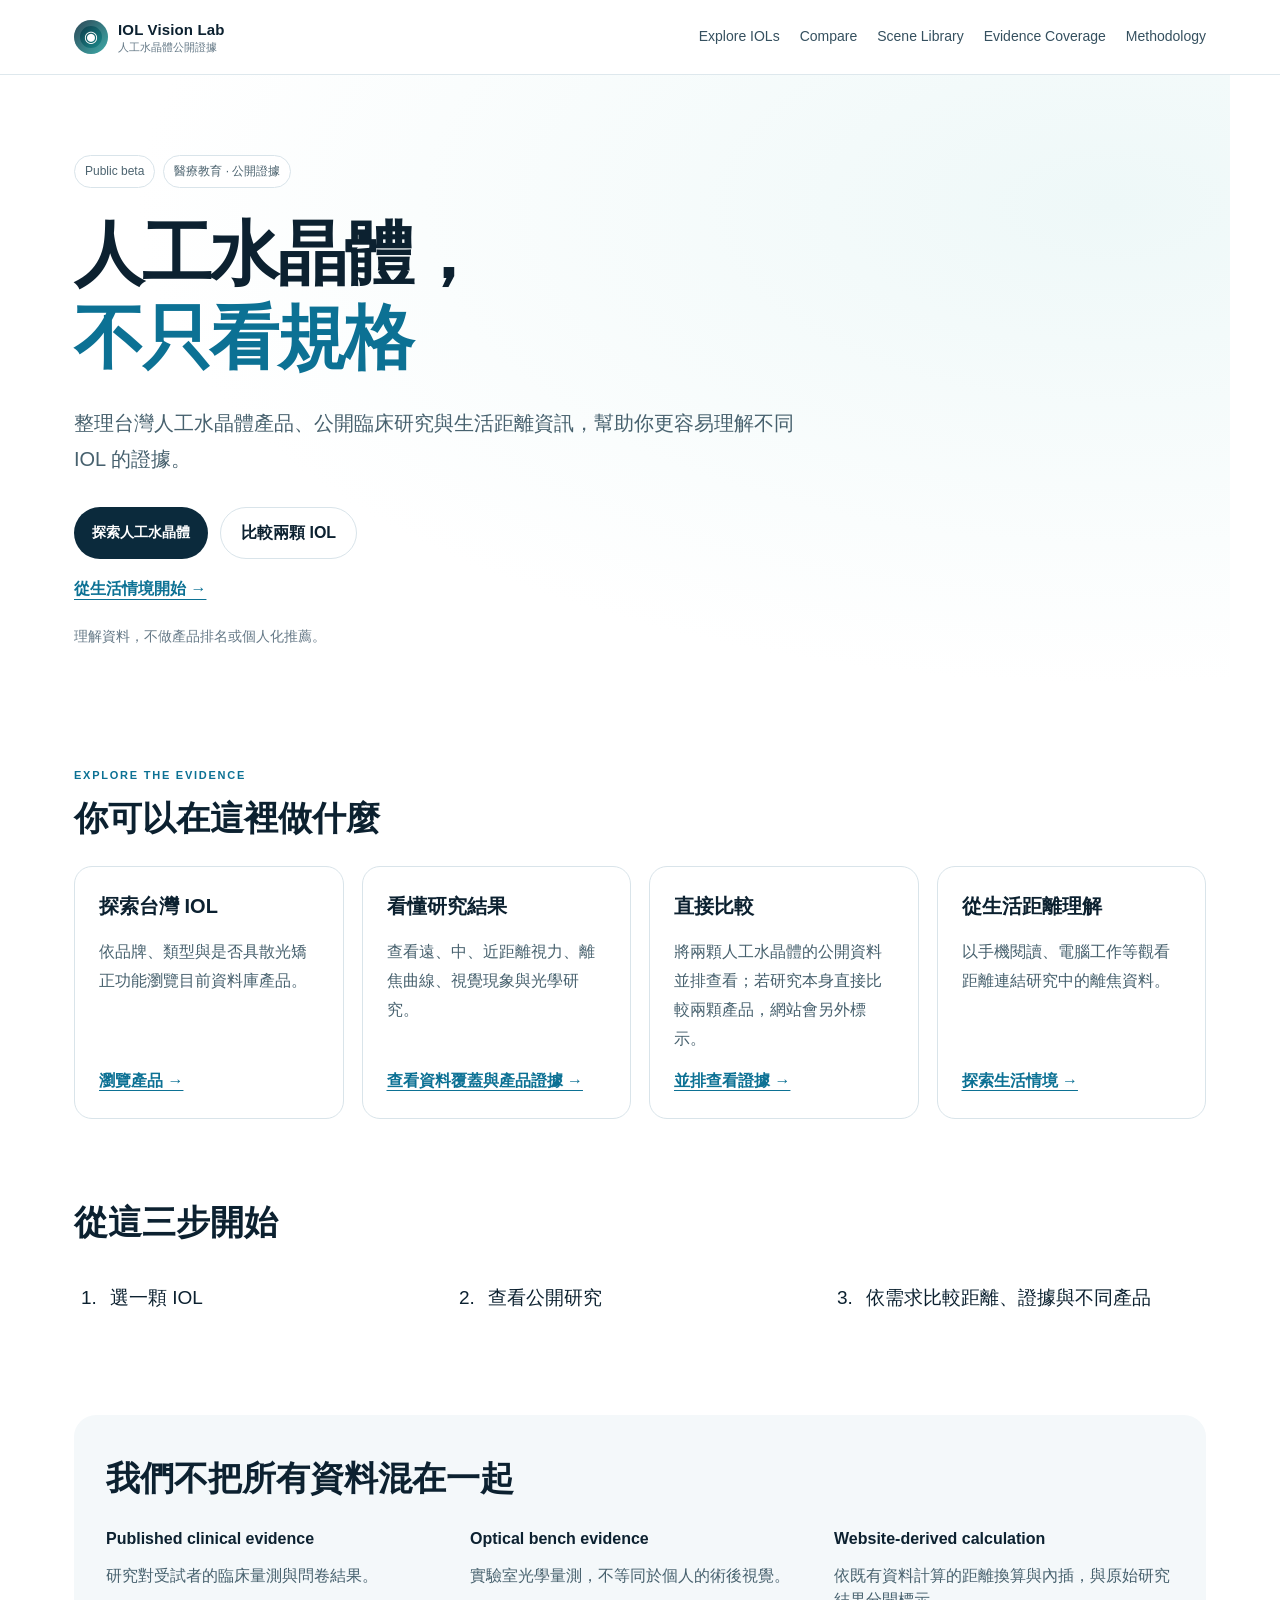
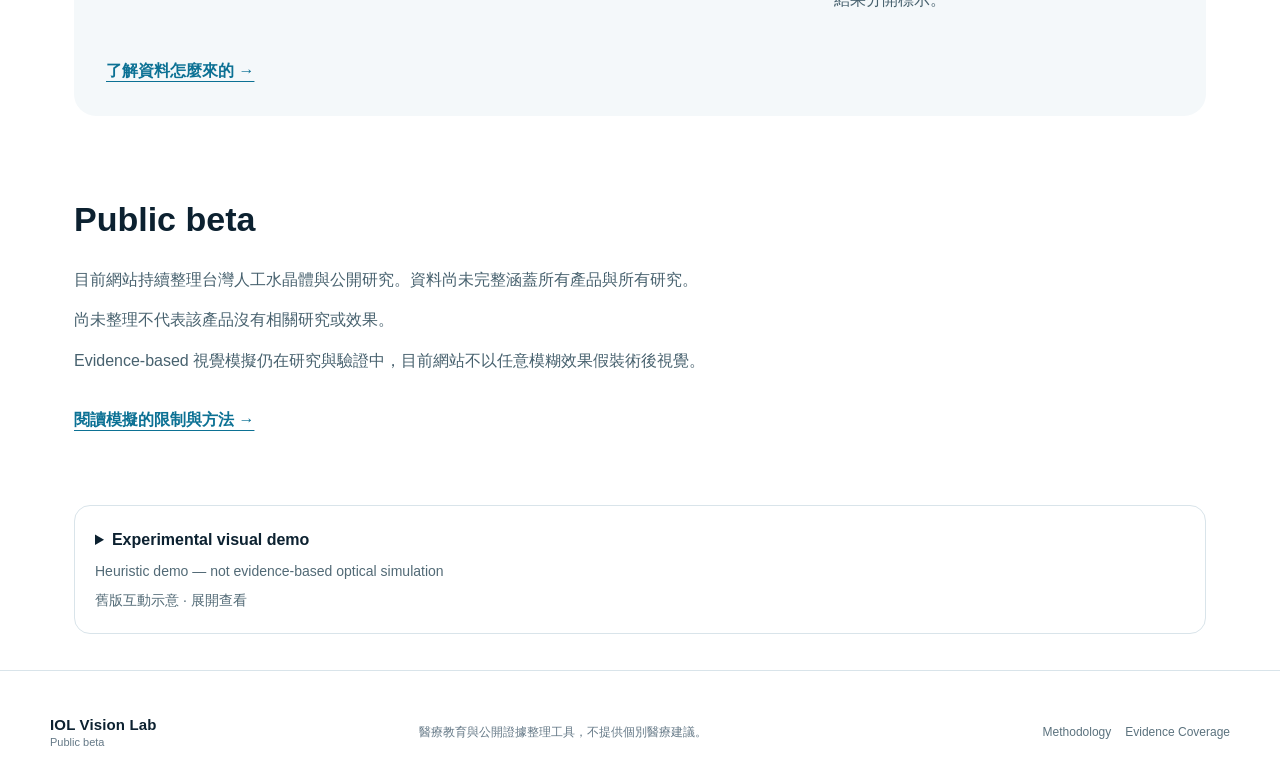
==== commit 486ece77: "Add public beta homepage" ====
--- a/index.html
+++ b/index.html
@@ -1,79 +1,50 @@
 <!DOCTYPE html>
 <html lang="zh-Hant">
 <head>
-  <meta charset="UTF-8" />
-  <meta name="viewport" content="width=device-width, initial-scale=1.0" />
-  <title>IOL Vision Lab｜人工水晶體視覺模擬器</title>
-  <meta name="description" content="人工水晶體、白內障、IOL、EDOF、三焦點視覺模擬。比較不同人工水晶體類型在遠距離、中距離、近距離與夜間情境下的可能視覺差異。" />
-  <meta name="keywords" content="人工水晶體, 白內障, IOL, EDOF, 三焦點, 單焦點, 視覺模擬, 白內障手術" />
-  <link rel="stylesheet" href="styles.css" />
+<meta charset="UTF-8"><meta name="viewport" content="width=device-width, initial-scale=1">
+<title>IOL Vision Lab｜人工水晶體公開證據 · Public beta</title>
+<meta name="description" content="整理台灣人工水晶體產品、公開臨床研究與生活距離資訊，幫助你更容易理解不同 IOL 的證據。">
+<link rel="stylesheet" href="styles.css"><link rel="stylesheet" href="homepage.css">
 </head>
-<body>
-  <header class="nav-shell">
-    <nav class="nav">
-      <a href="#top" class="brand">
-        <span class="brand-mark">◉</span>
-        <span><b>IOL Vision Lab</b><small>人工水晶體視覺模擬器</small></span>
-      </a>
-      <div class="nav-links">
-        <a href="#simulator">模擬器</a>
-        <a href="#types">鏡片類型</a>
-        <a href="#lifestyle">生活需求</a>
-        <a href="#about">關於</a>
-        <a href="scene-library.html">Scene Library</a>
-        <a href="iol-comparison.html">Comparison</a>
-        <a href="evidence-coverage.html">Evidence Coverage</a>
-        <a href="iol-catalog.html">Explore Lenses</a>
-        <a href="methodology.html">資料怎麼來的？</a>
-      </div>
-      <a class="nav-cta" href="#simulator">開始模擬</a>
-    </nav>
-  </header>
-
-  <main id="top">
-    <section class="hero section">
-      <div class="hero-copy">
-        <div class="eyebrow"><span>教育模擬</span><span>非個人化醫療建議</span></div>
-        <h1>先看見，<br/>再理解人工水晶體的<span>視覺取捨</span></h1>
-        <p>
-          用日常場景比較 Monofocal、Enhanced Monofocal、EDOF 與 Trifocal
-          在遠距離、中距離、近距離與夜間視覺的可能差異。
-        </p>
-        <div class="hero-actions">
-          <a class="button primary" href="#simulator">開始視覺模擬</a>
-          <a class="button ghost" href="#types">先了解鏡片差異</a>
-        </div>
-        <div class="hero-meta">
-          <span>✓ 台灣繁體中文</span>
-          <span>✓ 不做品牌排名</span>
-          <span>✓ 可逐步擴充真實 IOL 資料</span>
-        </div>
-      </div>
-      <div class="hero-visual">
-        <div class="orbital-ring ring-1"></div>
-        <div class="orbital-ring ring-2"></div>
-        <div class="lens-demo">
-          <div class="lens-disc">
-            <div class="lens-core"></div>
-          </div>
-          <div class="focus-line"></div>
-          <div class="focus-point p1"></div>
-          <div class="focus-point p2"></div>
-          <div class="focus-point p3"></div>
-          <div class="hero-label l1">Distance</div>
-          <div class="hero-label l2">Intermediate</div>
-          <div class="hero-label l3">Near</div>
-        </div>
-      </div>
-    </section>
-
+<body class="beta-home">
+<a class="skip-link" href="#main-content">跳至主要內容</a>
+<header class="nav-shell"><nav class="nav" aria-label="主要導覽">
+<a href="index.html" class="brand"><span class="brand-mark" aria-hidden="true">◉</span><span><b>IOL Vision Lab</b><small>人工水晶體公開證據</small></span></a>
+<div class="nav-links"><a href="iol-catalog.html">Explore IOLs</a><a href="iol-comparison.html">Compare</a><a href="scene-library.html">Scene Library</a><a href="evidence-coverage.html">Evidence Coverage</a><a href="methodology.html">Methodology</a></div>
+</nav></header>
+<main id="main-content" tabindex="-1">
+<section class="onboarding-hero section" aria-labelledby="home-title">
+<div class="eyebrow"><span>Public beta</span><span>醫療教育 · 公開證據</span></div>
+<h1 id="home-title">人工水晶體，<br><span>不只看規格</span></h1>
+<p class="hero-intro">整理台灣人工水晶體產品、公開臨床研究與生活距離資訊，幫助你更容易理解不同 IOL 的證據。</p>
+<div class="hero-actions"><a class="button primary" href="iol-catalog.html">探索人工水晶體</a><a class="button ghost" href="iol-comparison.html">比較兩顆 IOL</a></div>
+<a class="text-link" href="scene-library.html">從生活情境開始 →</a>
+<p class="home-note">理解資料，不做產品排名或個人化推薦。</p>
+</section>
+<section class="section home-section" aria-labelledby="can-do"><span class="kicker">EXPLORE THE EVIDENCE</span><h2 id="can-do">你可以在這裡做什麼</h2>
+<div class="onboarding-cards">
+<article><h3>探索台灣 IOL</h3><p>依品牌、類型與是否具散光矯正功能瀏覽目前資料庫產品。</p><a href="iol-catalog.html">瀏覽產品 →</a></article>
+<article><h3>看懂研究結果</h3><p>查看遠、中、近距離視力、離焦曲線、視覺現象與光學研究。</p><a href="evidence-coverage.html">查看資料覆蓋與產品證據 →</a></article>
+<article><h3>直接比較</h3><p>將兩顆人工水晶體的公開資料並排查看；若研究本身直接比較兩顆產品，網站會另外標示。</p><a href="iol-comparison.html">並排查看證據 →</a></article>
+<article><h3>從生活距離理解</h3><p>以手機閱讀、電腦工作等觀看距離連結研究中的離焦資料。</p><a href="scene-library.html">探索生活情境 →</a></article>
+</div></section>
+<section class="section home-section" aria-labelledby="steps-title"><h2 id="steps-title">從這三步開始</h2>
+<ol class="home-steps"><li>選一顆 IOL</li><li>查看公開研究</li><li>依需求比較距離、證據與不同產品</li></ol>
+</section>
+<section class="section home-section" aria-labelledby="layers-title"><div class="home-transparency"><h2 id="layers-title">我們不把所有資料混在一起</h2>
+<dl class="home-layers"><div><dt>Published clinical evidence</dt><dd>研究對受試者的臨床量測與問卷結果。</dd></div><div><dt>Optical bench evidence</dt><dd>實驗室光學量測，不等同於個人的術後視覺。</dd></div><div><dt>Website-derived calculation</dt><dd>依既有資料計算的距離換算與內插，與原始研究結果分開標示。</dd></div></dl>
+<a class="text-link" href="methodology.html">了解資料怎麼來的 →</a></div></section>
+<section class="section home-section home-scope" aria-labelledby="scope-title"><h2 id="scope-title">Public beta</h2><p>目前網站持續整理台灣人工水晶體與公開研究。資料尚未完整涵蓋所有產品與所有研究。</p><p>尚未整理不代表該產品沒有相關研究或效果。</p>
+<p>Evidence-based 視覺模擬仍在研究與驗證中，目前網站不以任意模糊效果假裝術後視覺。</p><a class="text-link" href="methodology.html">閱讀模擬的限制與方法 →</a></section>
+<div class="section home-section"><details class="experimental-demo"><summary><strong>Experimental visual demo</strong><span>Heuristic demo — not evidence-based optical simulation</span><span>舊版互動示意 · 展開查看</span></summary>
+<p class="demo-notice">這是保留供概念示範的舊版功能，並非正式 evidence-based 視覺模擬。人工設定數值不代表任何特定產品的臨床效果。</p>
     <section id="simulator" class="section simulator-section">
       <div class="section-head">
         <div>
-          <span class="kicker">VISION SIMULATOR</span>
-          <h2>左右並排，比較可能的視覺差異</h2>
+          <span class="kicker">EXPERIMENTAL VISUAL DEMO</span>
+          <h2>人工設定的視覺效果示意</h2>
         </div>
-        <p>模擬畫面用於理解「相對差異」，不代表任何個人的實際術後視覺。</p>
+        <p>Heuristic demo — not evidence-based optical simulation。下方類型數值與畫面為示意設定，不是產品研究結果，也不能預測個人術後視覺。</p>
       </div>
 
       <div class="scene-tabs" id="sceneTabs"></div>
@@ -135,7 +106,7 @@
       <div class="controls-card">
         <div class="controls-head">
           <div>
-            <span class="kicker">PERSONALIZATION PREVIEW</span>
+            <span class="kicker">HEURISTIC CONTROLS</span>
             <h3>調整視覺參數</h3>
           </div>
           <p>這些控制項用來示範影響視覺品質的概念，不是臨床計算器。</p>
@@ -190,73 +161,9 @@
       </div>
     </section>
 
-    <section class="section factors-section">
-      <div class="section-head">
-        <div>
-          <span class="kicker">BEYOND THE LENS</span>
-          <h2>術前，還有這些因素會改變視覺結果</h2>
-        </div>
-        <p>同一顆 IOL，不同眼睛仍可能有不同的主觀視覺品質。</p>
-      </div>
-      <div class="factor-grid">
-        <article><span>01</span><h3>Corneal astigmatism</h3><p>殘餘散光可能降低遠中近的清晰度與影像銳利度。</p></article>
-        <article><span>02</span><h3>Ocular surface</h3><p>乾眼與淚膜不穩定可能讓術後視覺產生波動。</p></article>
-        <article><span>03</span><h3>Macula & optic nerve</h3><p>黃斑部或視神經狀態會影響可達到的視覺品質。</p></article>
-        <article><span>04</span><h3>Pupil size</h3><p>瞳孔大小尤其可能改變夜間光學表現與眩光感受。</p></article>
-        <article><span>05</span><h3>Residual refraction</h3><p>術後殘餘近視、遠視或散光都可能改變實際使用感。</p></article>
-        <article><span>06</span><h3>Neuroadaptation</h3><p>大腦對 multifocal optical image 的適應程度因人而異。</p></article>
-      </div>
-    </section>
 
-    <section class="section evidence-section">
-      <div class="evidence-panel">
-        <div>
-          <span class="kicker">EVIDENCE LAYER</span>
-          <h2>未來可把模擬建立在真正的公開研究資料上</h2>
-          <p>下一版可將 defocus curve、contrast sensitivity、halo/glare patient-reported outcomes 與公開 optical bench data 結構化，形成可追溯的模擬參數。</p>
-        </div>
-        <div class="citation-stack">
-          <div class="citation"><span>01</span><div><b>Defocus curve</b><small>預留：真實臨床文獻連結</small></div></div>
-          <div class="citation"><span>02</span><div><b>Contrast sensitivity</b><small>預留：不同照度與 glare 條件</small></div></div>
-          <div class="citation"><span>03</span><div><b>Dysphotopsia</b><small>預留：patient-reported outcome</small></div></div>
-        </div>
-      </div>
-    </section>
-
-    <section id="about" class="section about-section">
-      <div class="about-card">
-        <div class="about-copy">
-          <span class="kicker">INDEPENDENT EDUCATIONAL PROJECT</span>
-          <h2>讓病人在術前，更容易理解不同人工水晶體的視覺取捨</h2>
-          <p>這是一個可逐步擴充的醫療教育專案。未來可加入真實 IOL 型號、文獻資料庫、個人生活需求問卷、雙眼策略模擬與醫師端衛教模式。</p>
-        </div>
-        <div class="founder-card">
-          <div class="avatar">YL</div>
-          <div>
-            <small>FOUNDER / EDITABLE PROFILE</small>
-            <h3>Yen-Chun Lai, MD</h3>
-            <p>PGY Physician · Ophthalmology · Clinical Research · Medical Technology</p>
-          </div>
-        </div>
-      </div>
-    </section>
-  </main>
-
-  <footer>
-    <div class="footer-grid">
-      <div class="brand footer-brand"><span class="brand-mark">◉</span><span><b>IOL Vision Lab</b><small>人工水晶體視覺模擬器</small></span></div>
-      <p>本工具僅供衛教與視覺化示意，不可取代眼科醫師之完整檢查、診斷與共同決策。</p>
-      <div class="footer-links"><a href="#about">關於</a>
-        <a href="scene-library.html">Scene Library</a>
-        <a href="iol-comparison.html">Comparison</a>
-        <a href="evidence-coverage.html">Evidence Coverage</a>
-        <a href="iol-catalog.html">Explore Lenses</a>
-        <a href="methodology.html">資料怎麼來的？</a><a href="#">參考資料</a><a href="#">隱私權</a><a href="#">聯絡</a></div>
-    </div>
-    <div class="copyright">© 2026 IOL Vision Lab. Educational prototype.</div>
-  </footer>
-
-  <script src="data/demo-lenses.js"></script>
-  <script src="app.js"></script>
-</body>
-</html>
+</details></div>
+</main>
+<footer><div class="footer-grid"><div class="brand footer-brand"><span><b>IOL Vision Lab</b><small>Public beta</small></span></div><p>醫療教育與公開證據整理工具，不提供個別醫療建議。</p><div class="footer-links"><a href="methodology.html">Methodology</a><a href="evidence-coverage.html">Evidence Coverage</a></div></div></footer>
+<script src="data/demo-lenses.js"></script><script src="app.js"></script>
+</body></html>
--- a/styles.css
+++ b/styles.css
@@ -71,3 +71,32 @@
   .section{padding:72px 18px}.nav{padding:0 16px}.nav-cta{display:none}.hero{padding-top:55px}.hero h1{font-size:47px}.hero-actions{flex-direction:column;align-items:stretch}.hero-meta{display:grid;gap:7px}.hero-visual{height:300px}.lens-demo{transform:scale(.78)}
   .comparison-grid,.type-grid,.factor-grid,.evidence-panel,.about-card{grid-template-columns:1fr}.controls-grid{grid-template-columns:1fr}.controls-head{flex-direction:column;align-items:start}.scene-frame{height:310px}.vision-profile{grid-template-columns:1fr 1fr}.section-head h2{font-size:32px}.lifestyle-card,.evidence-panel,.about-card{padding:26px}.sim-toolbar{align-items:start;flex-direction:column}.footer-links{justify-content:flex-start}
 }
+
+/* Public beta: visible focus without changing simulation rendering. */
+:is(a,button,input,select,textarea,summary,[tabindex]):focus-visible {
+ outline: 3px solid #0c7194 !important;
+ outline-offset: 4px;
+}
+@media(max-width:640px){
+ /* Grid automatic min-content width inherited the 390px decorative lens. */
+ .hero {grid-template-columns:minmax(0,1fr)}
+ .hero-copy,.hero-visual {min-width:0}
+ .lens-demo {width:min(390px,100%)}
+ .ring-1 {width:min(390px,100%);height:auto;aspect-ratio:1}
+ .ring-2 {width:min(260px,100%);height:auto;aspect-ratio:1}
+ .nav {height:auto;min-height:74px;flex-wrap:wrap;gap:12px;padding-block:12px}
+ .nav-links {display:flex;flex-wrap:wrap;gap:12px;margin-left:0}
+}
+@media(max-width:640px){
+ .comparison-grid{grid-template-columns:minmax(0,1fr)}
+ .vision-card,.vision-card-head>div{min-width:0}
+ .vision-card-head{flex-wrap:wrap;gap:8px}
+ .vision-card select{max-width:100%;width:100%}
+ .scene-tabs{flex-wrap:wrap;overflow:visible}
+}
+@media(max-width:640px){
+ .footer-grid{grid-template-columns:minmax(0,1fr)}
+ .footer-grid>div{min-width:0}
+ .footer-links{flex-wrap:wrap}
+ .footer-brand{min-width:0;flex-wrap:wrap}
+}
--- a/homepage.css
+++ b/homepage.css
@@ -0,0 +1,31 @@
+/* Public beta onboarding; demo optics and calculations remain unchanged. */
+.beta-home .nav{height:auto;min-height:74px;flex-wrap:wrap;padding-block:16px;gap:20px}
+.beta-home .nav-links{display:flex;flex-wrap:wrap;gap:12px 20px}
+.skip-link{position:absolute;left:16px;top:-100px;z-index:100;background:white;padding:12px}
+.skip-link:focus{top:12px}
+.onboarding-hero{padding-top:80px;padding-bottom:64px;background:radial-gradient(ellipse at 90% 20%,#eef8f8,transparent 65%)}
+.onboarding-hero h1{font-size:clamp(38px,5.5vw,72px);line-height:1.2;letter-spacing:-.035em;margin:24px 0}
+.onboarding-hero h1 span{color:var(--blue)}
+.hero-intro{max-width:720px;font-size:20px;color:#47616e;line-height:1.8}
+.text-link{display:inline-block;color:var(--blue);font-weight:650;margin-top:18px;text-decoration:underline;text-underline-offset:5px}
+.home-note{font-size:14px;color:var(--muted);margin-top:24px}
+.beta-home .home-section{padding-top:36px;padding-bottom:36px}
+.home-section h2{font-size:clamp(24px,3vw,34px);line-height:1.4;margin:8px 0 24px}
+.onboarding-cards{display:grid;grid-template-columns:repeat(4,minmax(0,1fr));gap:18px}
+.onboarding-cards article{padding:24px;border:1px solid var(--line);border-radius:18px;display:flex;flex-direction:column;background:white}
+.onboarding-cards h3{margin:0;font-size:20px}
+.onboarding-cards p{color:#47616e;line-height:1.8;flex:1}
+.onboarding-cards a{color:var(--blue);font-weight:650;text-decoration:underline;text-underline-offset:4px}
+.home-steps{display:grid;grid-template-columns:repeat(3,minmax(0,1fr));gap:30px;padding-left:28px;font-size:19px}
+.home-steps li{padding:12px 8px}
+.home-transparency{background:var(--soft);padding:32px;border-radius:22px}
+.home-layers{display:grid;grid-template-columns:repeat(3,minmax(0,1fr));gap:24px}
+.home-layers dt{font-weight:700}.home-layers dd{margin:12px 0;color:#47616e}
+.home-scope p{max-width:850px;color:#47616e}
+.experimental-demo{border:1px solid var(--line);border-radius:16px;padding:20px}
+.experimental-demo>summary{cursor:pointer;line-height:1.8}
+.experimental-demo>summary span{display:block;color:#526a76;font-size:14px;margin-top:4px}
+.experimental-demo .section{padding:40px 0}
+.demo-notice{padding:16px;background:var(--soft);border-left:3px solid var(--blue)}
+@media(max-width:900px){.onboarding-cards{grid-template-columns:repeat(2,minmax(0,1fr))}.home-layers{grid-template-columns:1fr}}
+@media(max-width:640px){.onboarding-hero{padding-top:44px;padding-bottom:32px}.hero-intro{font-size:18px}.onboarding-cards,.home-steps{grid-template-columns:minmax(0,1fr)}.home-steps{gap:4px}.home-transparency{padding:20px}.onboarding-cards article{padding:20px}.beta-home .nav-links{margin-left:0}.experimental-demo{padding:12px}.home-layers dt{overflow-wrap:anywhere}}
